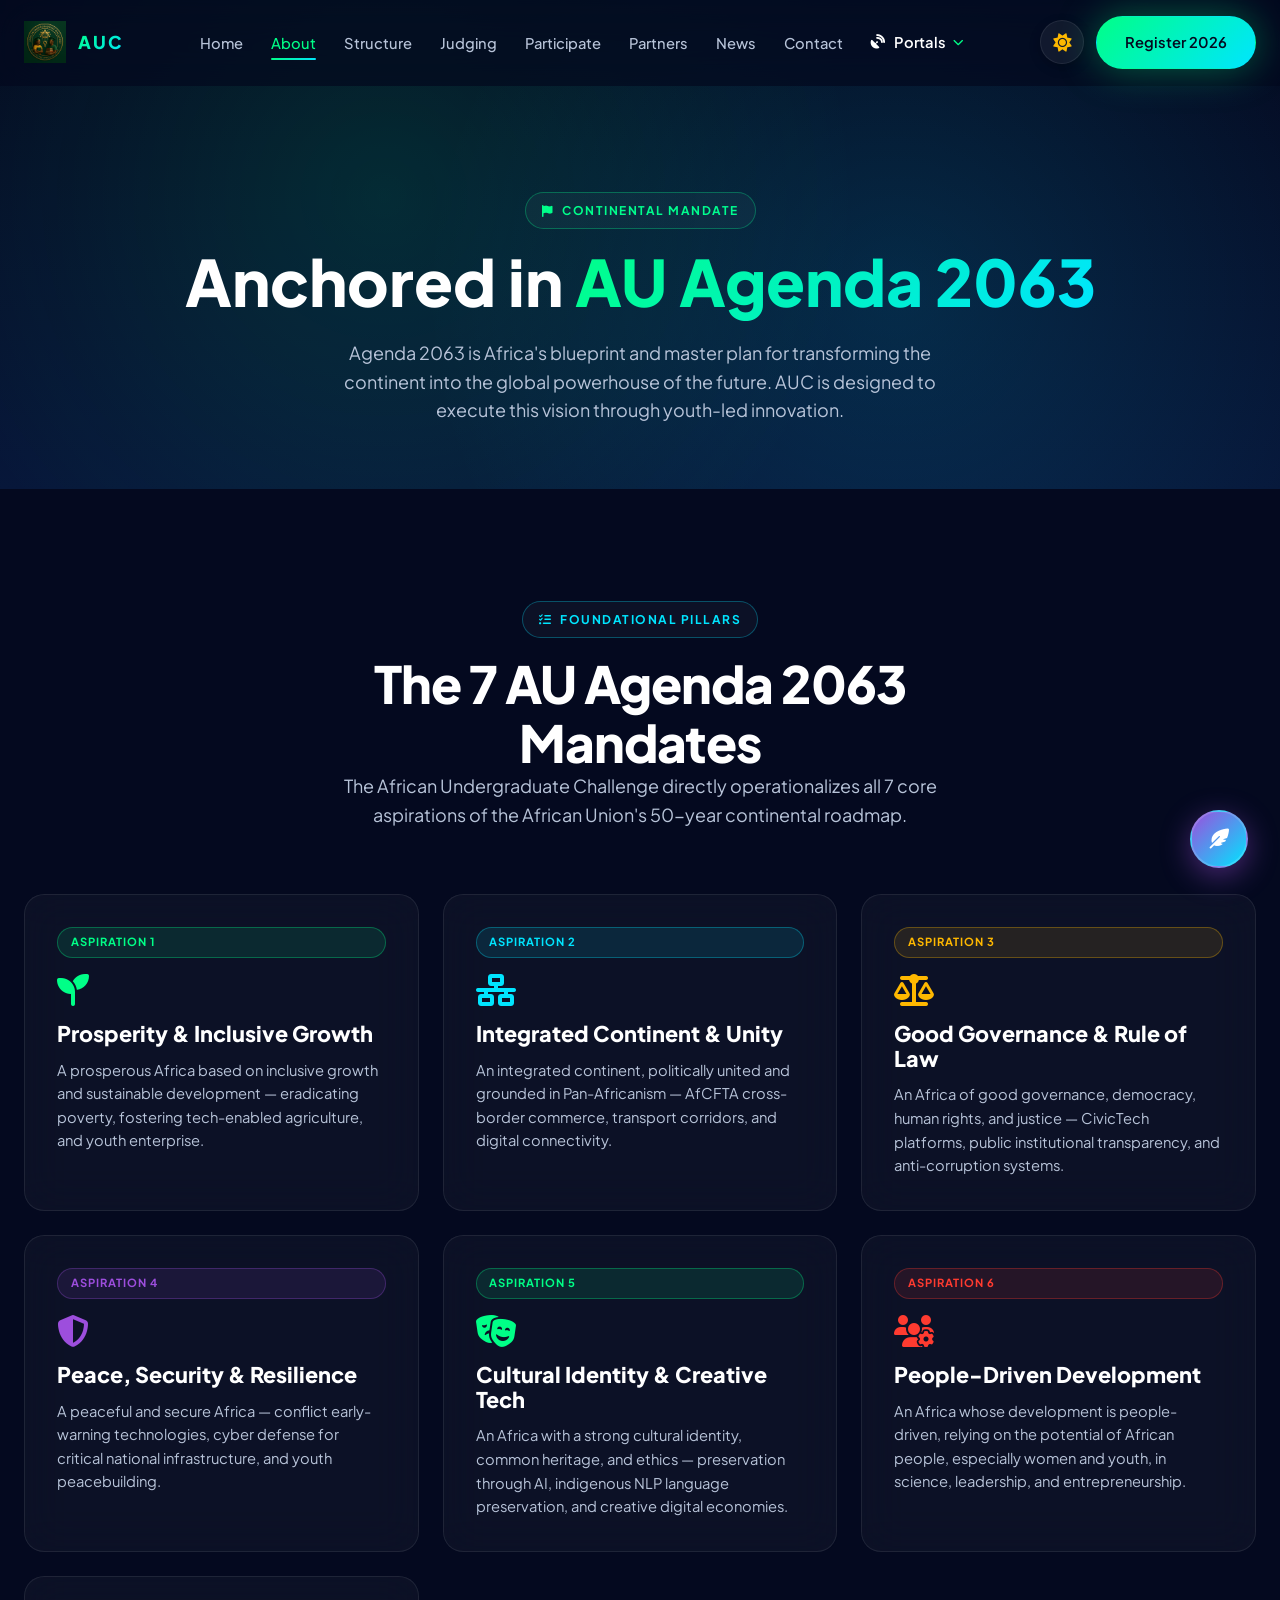
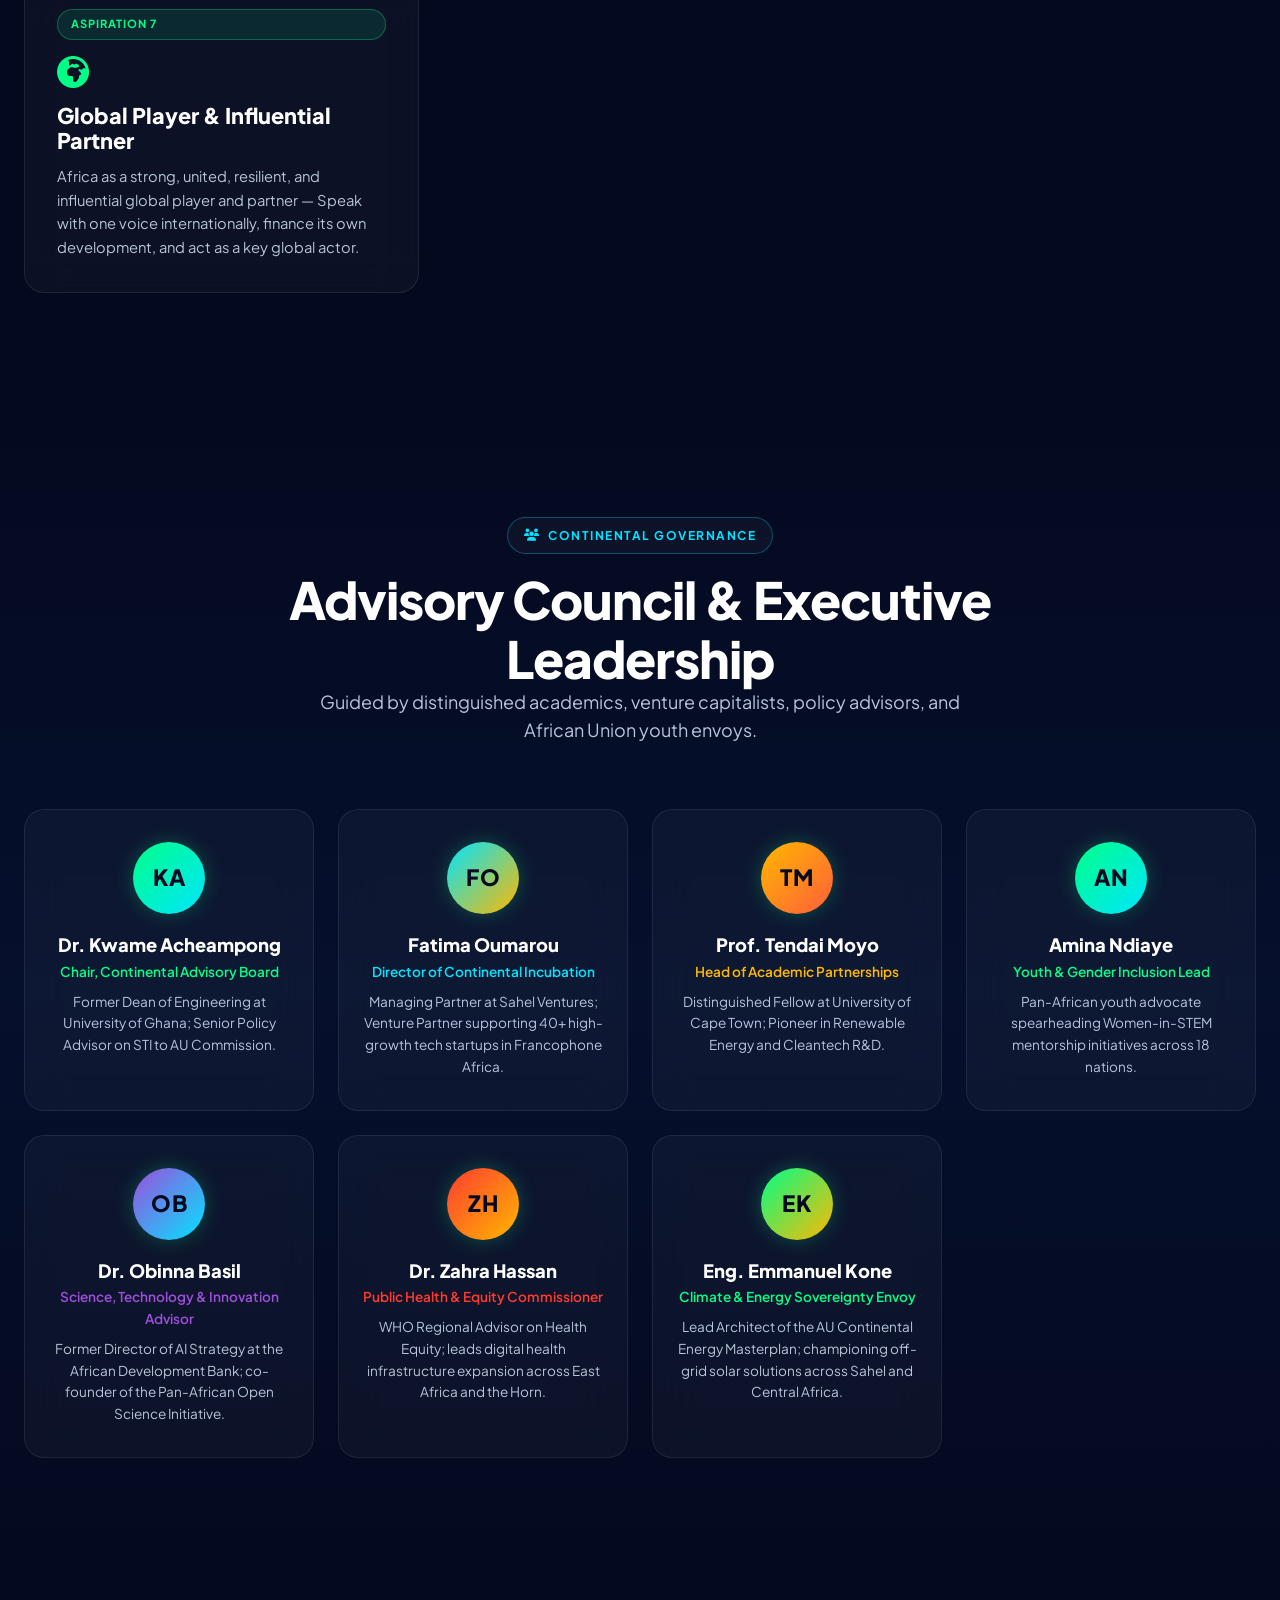
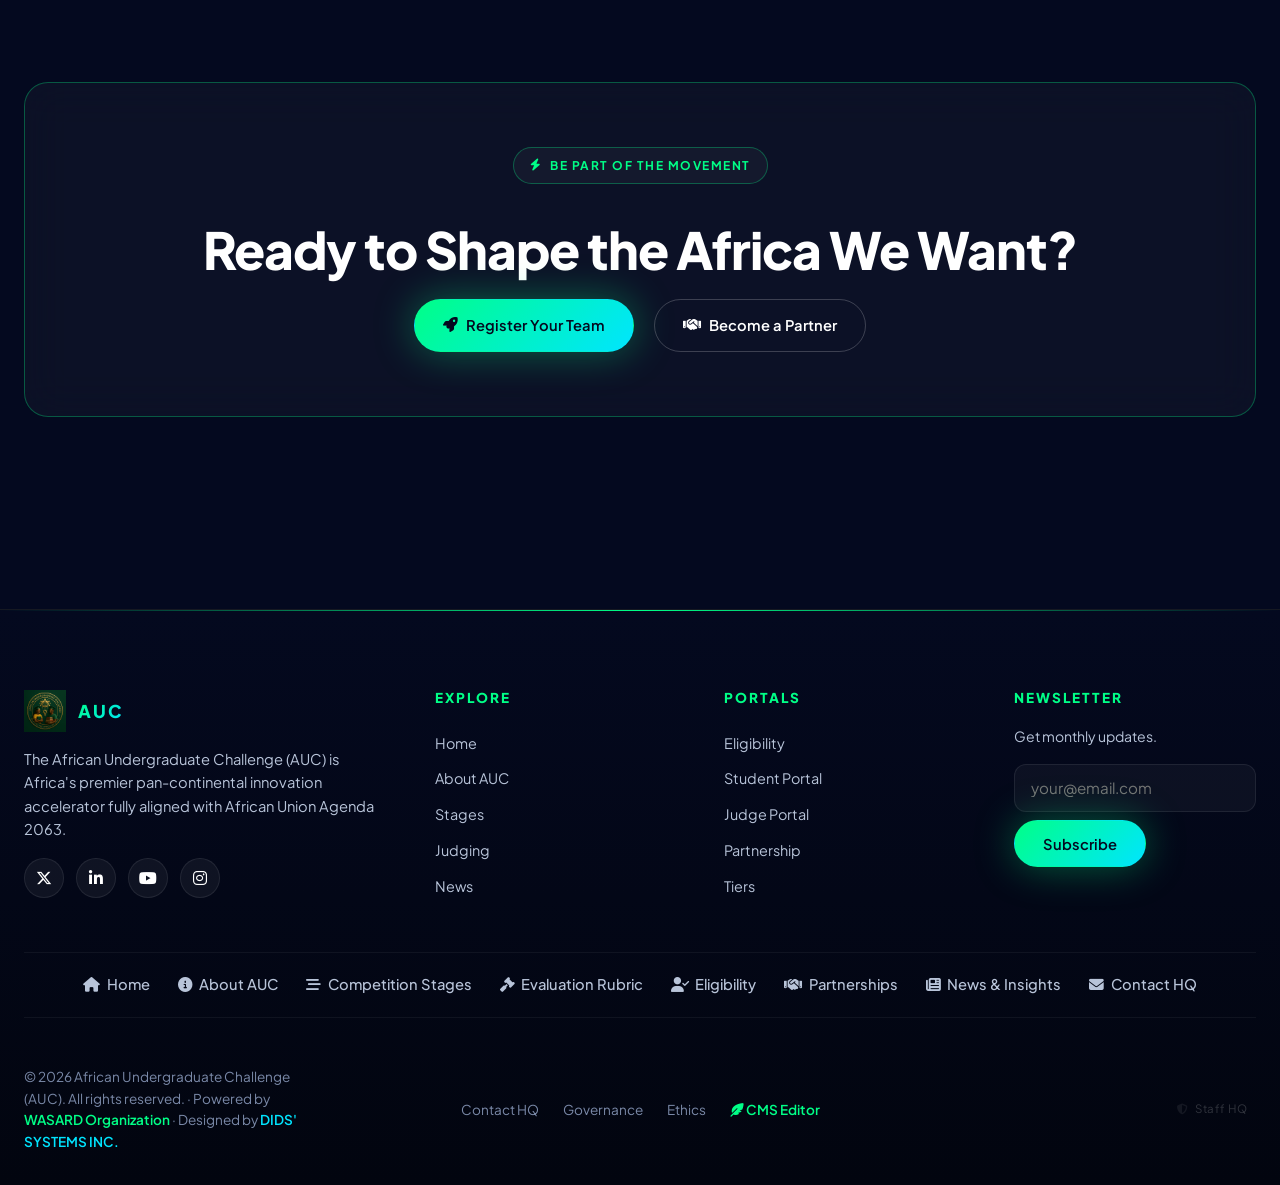
==== about.html @ 76886d3f "🚀 AUC Award-Winning Portal — Full Release - Admin HQ: Operations Console, KPI Cards, SLA Banner, Liv" ====
<!DOCTYPE html>
<html lang="en">
<head>
<meta charset="UTF-8">
<meta name="viewport" content="width=device-width, initial-scale=1.0">
<title>About AUC — African Undergraduate Challenge</title>
<meta name="description" content="Learn about the African Undergraduate Challenge (AUC) — Africa's flagship academic innovation initiative aligned with AU Agenda 2063.">
<link rel="preconnect" href="https://fonts.googleapis.com">
<link rel="preconnect" href="https://fonts.gstatic.com" crossorigin>
<link href="https://fonts.googleapis.com/css2?family=Plus+Jakarta+Sans:wght@500;600;700;800;900&family=Inter:wght@400;500;600;700&display=swap" rel="stylesheet">
<link rel="stylesheet" href="https://cdnjs.cloudflare.com/ajax/libs/font-awesome/6.5.1/css/all.min.css">
<link rel="stylesheet" href="style.css">
  <link rel="stylesheet" href="dropdown.css">
</head>
<body>

<header>
  <div class="container nav">
    <a href="index.html" class="logo"><img src="assets/img/Logo.png" alt="AUC" onerror="this.style.display='none'"><span class="logo-text">AUC</span></a>
    <ul class="nav-menu" id="navMenu">
      <li><a href="index.html">Home</a></li>
      <li><a href="about.html" class="active">About</a></li>
      <li><a href="structure.html">Structure</a></li>
      <li><a href="judging.html">Judging</a></li>
      <li><a href="participate.html">Participate</a></li>
      <li><a href="sponsors.html">Partners</a></li>
      <li><a href="news.html">News</a></li>
      <li><a href="contact.html">Contact</a></li>
    <li class="nav-dropdown">
      <a href="javascript:void(0)" class="dropbtn" data-dropdown-trigger role="button" aria-haspopup="true" aria-expanded="false">
        <i class="fas fa-satellite-dish"></i> <span>Portals</span> <i class="fas fa-chevron-down chev"></i>
      </a>
      <div class="dropdown-content" role="menu" aria-label="AUC Portals">
        <div class="dropdown-header">
          <h5><i class="fas fa-shield-halved"></i> AUC Portals</h5>
          <small>3 secure systems + CMS</small>
        </div>
        <div class="dropdown-grid">
          <a href="portal-student.html" class="dropdown-item" role="menuitem">
            <div class="di-icon"><i class="fas fa-user-graduate"></i></div>
            <div class="di-body"><strong>Student Portal</strong><small>Team dashboard · submissions · live scoreboard</small></div>
            <i class="fas fa-chevron-right di-arrow"></i>
          </a>
          <a href="portal-judge.html" class="dropdown-item cyan" role="menuitem">
            <div class="di-icon"><i class="fas fa-gavel"></i></div>
            <div class="di-body"><strong>Judge Portal</strong><small>Review queue · weighted rubric · COI reports</small></div>
            <i class="fas fa-chevron-right di-arrow"></i>
          </a>
          <a href="portal-admin.html" class="dropdown-item gold" role="menuitem">
            <div class="di-icon"><i class="fas fa-shield-halved"></i></div>
            <div class="di-body"><strong>Admin HQ <span class="di-badge">STAFF</span></strong><small>Operations · partnership inbox · audit log</small></div>
            <i class="fas fa-chevron-right di-arrow"></i>
          </a>
          <a href="cms-editor.html" class="dropdown-item purple" role="menuitem">
            <div class="di-icon"><i class="fas fa-feather-alt"></i></div>
            <div class="di-body"><strong>CMS Editor <span class="di-badge purple">EDIT</span></strong><small>Inline edit pages · autosave · schedule publish</small></div>
            <i class="fas fa-chevron-right di-arrow"></i>
          </a>
          <a href="partnership.html" class="dropdown-item partner" role="menuitem">
            <div class="di-icon"><i class="fas fa-handshake"></i></div>
            <div class="di-body"><strong>Become a Partner</strong><small>Public inquiry form · Silver / Gold / Platinum</small></div>
            <i class="fas fa-arrow-right di-arrow"></i>
          </a>
        </div>
        <div class="dropdown-footer"><small><i class="fas fa-lock"></i> Session-encrypted · JWT auth</small></div>
      </div>
    </li>
    </ul>
    <button class="mobile-toggle" id="mobileToggle" aria-label="Open navigation menu" aria-expanded="false"><i class="fas fa-bars"></i></button>
    <div class="nav-cta">
      <button class="theme-toggle" id="themeToggle" aria-label="Toggle theme"></button>
      <a href="participate.html" class="btn btn-primary">Register 2026</a>
    </div>
  </div>
</header>

<section class="page-hero">
  <div class="container">
    <span class="eyebrow"><i class="fas fa-flag"></i> Continental Mandate</span>
    <h1>Anchored in <span class="text-gradient">AU Agenda 2063</span></h1>
    <p class="lead">Agenda 2063 is Africa's blueprint and master plan for transforming the continent into the global powerhouse of the future. AUC is designed to execute this vision through youth-led innovation.</p>
  </div>
</section>

<section class="section">
  <div class="container">
    <div class="section-header reveal">
      <span class="eyebrow cyan"><i class="fas fa-list-check"></i> Foundational Pillars</span>
      <h2 class="h-section">The 7 AU Agenda 2063 Mandates</h2>
      <p class="lead">The African Undergraduate Challenge directly operationalizes all 7 core aspirations of the African Union's 50-year continental roadmap.</p>
    </div>
    <div class="tracks-grid">
      <div class="track-card reveal">
        <span class="track-pill">Aspiration 1</span>
        <i class="fas fa-seedling" style="font-size:2rem;color:var(--neon-green);margin-bottom:1rem;display:block;"></i>
        <h3>Prosperity & Inclusive Growth</h3>
        <p>A prosperous Africa based on inclusive growth and sustainable development — eradicating poverty, fostering tech-enabled agriculture, and youth enterprise.</p>
      </div>
      <div class="track-card reveal">
        <span class="track-pill" style="background:rgba(0,229,255,0.1); color:var(--neon-cyan); border-color:rgba(0,229,255,0.3);">Aspiration 2</span>
        <i class="fas fa-network-wired" style="font-size:2rem;color:var(--neon-cyan);margin-bottom:1rem;display:block;"></i>
        <h3>Integrated Continent & Unity</h3>
        <p>An integrated continent, politically united and grounded in Pan-Africanism — AfCFTA cross-border commerce, transport corridors, and digital connectivity.</p>
      </div>
      <div class="track-card reveal">
        <span class="track-pill" style="background:rgba(255,184,0,0.1); color:var(--neon-gold); border-color:rgba(255,184,0,0.3);">Aspiration 3</span>
        <i class="fas fa-scale-balanced" style="font-size:2rem;color:var(--neon-gold);margin-bottom:1rem;display:block;"></i>
        <h3>Good Governance & Rule of Law</h3>
        <p>An Africa of good governance, democracy, human rights, and justice — CivicTech platforms, public institutional transparency, and anti-corruption systems.</p>
      </div>
      <div class="track-card reveal">
        <span class="track-pill" style="background:rgba(157,78,221,0.1); color:var(--africa-purple); border-color:rgba(157,78,221,0.3);">Aspiration 4</span>
        <i class="fas fa-shield-halved" style="font-size:2rem;color:var(--africa-purple);margin-bottom:1rem;display:block;"></i>
        <h3>Peace, Security & Resilience</h3>
        <p>A peaceful and secure Africa — conflict early-warning technologies, cyber defense for critical national infrastructure, and youth peacebuilding.</p>
      </div>
      <div class="track-card reveal">
        <span class="track-pill">Aspiration 5</span>
        <i class="fas fa-masks-theater" style="font-size:2rem;color:var(--neon-green);margin-bottom:1rem;display:block;"></i>
        <h3>Cultural Identity & Creative Tech</h3>
        <p>An Africa with a strong cultural identity, common heritage, and ethics — preservation through AI, indigenous NLP language preservation, and creative digital economies.</p>
      </div>
      <div class="track-card reveal">
        <span class="track-pill" style="background:rgba(255,59,48,0.1); color:var(--africa-red); border-color:rgba(255,59,48,0.3);">Aspiration 6</span>
        <i class="fas fa-users-gear" style="font-size:2rem;color:var(--africa-red);margin-bottom:1rem;display:block;"></i>
        <h3>People-Driven Development</h3>
        <p>An Africa whose development is people-driven, relying on the potential of African people, especially women and youth, in science, leadership, and entrepreneurship.</p>
      </div>
      <div class="track-card reveal">
        <span class="track-pill" style="background:rgba(0,255,135,0.1); color:var(--neon-green); border-color:rgba(0,255,135,0.3);">Aspiration 7</span>
        <i class="fas fa-globe-africa" style="font-size:2rem;color:var(--neon-green);margin-bottom:1rem;display:block;"></i>
        <h3>Global Player & Influential Partner</h3>
        <p>Africa as a strong, united, resilient, and influential global player and partner — Speak with one voice internationally, finance its own development, and act as a key global actor.</p>
      </div>
    </div>
  </div>
</section>

<section class="section" style="background: linear-gradient(180deg, transparent, rgba(7,23,58,0.5), transparent);">
  <div class="container">
    <div class="section-header reveal">
      <span class="eyebrow cyan"><i class="fas fa-users"></i> Continental Governance</span>
      <h2 class="h-section">Advisory Council & Executive Leadership</h2>
      <p class="lead">Guided by distinguished academics, venture capitalists, policy advisors, and African Union youth envoys.</p>
    </div>
    <div class="tracks-grid" style="grid-template-columns:repeat(auto-fit, minmax(240px,1fr));">
      <div class="team reveal">
        <div class="team-avatar" style="background:linear-gradient(135deg,var(--neon-green),var(--neon-cyan));">KA</div>
        <h4 style="font-size:1.15rem;">Dr. Kwame Acheampong</h4>
        <p style="font-size:.85rem;color:var(--neon-green);font-weight:600;margin-bottom:.5rem;">Chair, Continental Advisory Board</p>
        <p style="font-size:.85rem;color:var(--text-soft);">Former Dean of Engineering at University of Ghana; Senior Policy Advisor on STI to AU Commission.</p>
      </div>
      <div class="team reveal">
        <div class="team-avatar" style="background:linear-gradient(135deg,var(--neon-cyan),var(--neon-gold));">FO</div>
        <h4 style="font-size:1.15rem;">Fatima Oumarou</h4>
        <p style="font-size:.85rem;color:var(--neon-cyan);font-weight:600;margin-bottom:.5rem;">Director of Continental Incubation</p>
        <p style="font-size:.85rem;color:var(--text-soft);">Managing Partner at Sahel Ventures; Venture Partner supporting 40+ high-growth tech startups in Francophone Africa.</p>
      </div>
      <div class="team reveal">
        <div class="team-avatar" style="background:linear-gradient(135deg,var(--neon-gold),#FF5E3A);">TM</div>
        <h4 style="font-size:1.15rem;">Prof. Tendai Moyo</h4>
        <p style="font-size:.85rem;color:var(--neon-gold);font-weight:600;margin-bottom:.5rem;">Head of Academic Partnerships</p>
        <p style="font-size:.85rem;color:var(--text-soft);">Distinguished Fellow at University of Cape Town; Pioneer in Renewable Energy and Cleantech R&D.</p>
      </div>
      <div class="team reveal">
        <div class="team-avatar" style="background:linear-gradient(135deg,#00FF87,#00E5FF);">AN</div>
        <h4 style="font-size:1.15rem;">Amina Ndiaye</h4>
        <p style="font-size:.85rem;color:var(--neon-green);font-weight:600;margin-bottom:.5rem;">Youth & Gender Inclusion Lead</p>
        <p style="font-size:.85rem;color:var(--text-soft);">Pan-African youth advocate spearheading Women-in-STEM mentorship initiatives across 18 nations.</p>
      </div>
      <div class="team reveal">
        <div class="team-avatar" style="background:linear-gradient(135deg,var(--africa-purple),#00E5FF);">OB</div>
        <h4 style="font-size:1.15rem;">Dr. Obinna Basil</h4>
        <p style="font-size:.85rem;color:var(--africa-purple);font-weight:600;margin-bottom:.5rem;">Science, Technology & Innovation Advisor</p>
        <p style="font-size:.85rem;color:var(--text-soft);">Former Director of AI Strategy at the African Development Bank; co-founder of the Pan-African Open Science Initiative.</p>
      </div>
      <div class="team reveal">
        <div class="team-avatar" style="background:linear-gradient(135deg,var(--africa-red),var(--neon-gold));">ZH</div>
        <h4 style="font-size:1.15rem;">Dr. Zahra Hassan</h4>
        <p style="font-size:.85rem;color:var(--africa-red);font-weight:600;margin-bottom:.5rem;">Public Health & Equity Commissioner</p>
        <p style="font-size:.85rem;color:var(--text-soft);">WHO Regional Advisor on Health Equity; leads digital health infrastructure expansion across East Africa and the Horn.</p>
      </div>
      <div class="team reveal">
        <div class="team-avatar" style="background:linear-gradient(135deg,#00FF87,#FFB800);">EK</div>
        <h4 style="font-size:1.15rem;">Eng. Emmanuel Kone</h4>
        <p style="font-size:.85rem;color:var(--neon-green);font-weight:600;margin-bottom:.5rem;">Climate & Energy Sovereignty Envoy</p>
        <p style="font-size:.85rem;color:var(--text-soft);">Lead Architect of the AU Continental Energy Masterplan; championing off-grid solar solutions across Sahel and Central Africa.</p>
      </div>
    </div>

  </div>
</section>

<section class="section" style="text-align:center;">
  <div class="container">
    <div class="glass reveal" style="text-align:center; padding:4rem 2rem; border-color:rgba(0,255,135,0.3);">
      <span class="eyebrow"><i class="fas fa-bolt"></i> Be Part of the Movement</span>
      <h2 class="h-section" style="margin:1.25rem 0 1.25rem;">Ready to Shape the Africa We Want?</h2>
      <div style="display:flex; gap:1.25rem; justify-content:center; flex-wrap:wrap;">
        <a href="participate.html" class="btn btn-primary"><i class="fas fa-rocket"></i> Register Your Team</a>
        <a href="sponsors.html" class="btn btn-outline"><i class="fas fa-handshake"></i> Become a Partner</a>
      </div>
    </div>
  </div>
</section>

<footer>
  <div class="container">
    <div class="footer-grid">
      <div>
        <a href="index.html" class="logo" style="margin-bottom:1rem; display:flex;"><img src="assets/img/Logo.png" alt="AUC" style="height:42px;" onerror="this.style.display='none'"><span class="logo-text">AUC</span></a>
        <p style="color:var(--text-soft); margin-top:1rem; font-size:.92rem;">The African Undergraduate Challenge (AUC) is Africa's premier pan-continental innovation accelerator fully aligned with African Union Agenda 2063.</p>
        <div class="social-row">
          <a href="#" aria-label="Twitter"><i class="fab fa-x-twitter"></i></a>
          <a href="#" aria-label="LinkedIn"><i class="fab fa-linkedin-in"></i></a>
          <a href="#" aria-label="YouTube"><i class="fab fa-youtube"></i></a>
          <a href="#" aria-label="Instagram"><i class="fab fa-instagram"></i></a>
        </div>
      </div>
      <div class="footer-col"><h4>Explore</h4><a href="index.html">Home</a><a href="about.html">About AUC</a><a href="structure.html">Stages</a><a href="judging.html">Judging</a><a href="news.html">News</a></div>
      <div class="footer-col"><h4>Portals</h4><a href="participate.html">Eligibility</a><a href="portal-student.html">Student Portal</a><a href="portal-judge.html">Judge Portal</a><a href="partnership.html">Partnership</a><a href="sponsors.html">Tiers</a></div>
      <div class="footer-col"><h4>Newsletter</h4><p style="font-size:.88rem;color:var(--text-soft);margin-bottom:1rem;">Get monthly updates.</p><form onsubmit="event.preventDefault();alert('Subscribed!');"><input type="email" required placeholder="your@email.com" class="form-control"><button class="btn btn-primary" style="margin-top:.5rem; justify-content:center;">Subscribe</button></form></div>
    </div>

    <!-- Centralized Quick Navigation Bar -->
    <div class="footer-nav-centered">
      <a href="index.html"><i class="fas fa-home"></i> Home</a>
      <a href="about.html"><i class="fas fa-info-circle"></i> About AUC</a>
      <a href="structure.html"><i class="fas fa-stream"></i> Competition Stages</a>
      <a href="judging.html"><i class="fas fa-gavel"></i> Evaluation Rubric</a>
      <a href="participate.html"><i class="fas fa-user-check"></i> Eligibility</a>
      <a href="partnership.html"><i class="fas fa-handshake"></i> Partnerships</a>
      <a href="news.html"><i class="fas fa-newspaper"></i> News &amp; Insights</a>
      <a href="contact.html"><i class="fas fa-envelope"></i> Contact HQ</a>
    </div>

    <div class="footer-bottom-centered">
      <div class="copy-left">
        © 2026 African Undergraduate Challenge (AUC). All rights reserved. · Powered by <a href="https://wasard.org" target="_blank" rel="noopener noreferrer" style="color:var(--neon-green);font-weight:600;">WASARD Organization</a> · Designed by <a href="https://wa.me/2347016435125" target="_blank" rel="noopener noreferrer" style="color:var(--neon-cyan);font-weight:600;">DIDS' SYSTEMS INC.</a>
      </div>
      <div class="links-center">
        <a href="contact.html">Contact HQ</a>
        <a href="structure.html">Governance</a>
        <a href="judging.html">Ethics</a>
        <a href="cms-editor.html" style="color:var(--neon-green);font-weight:600;"><i class="fas fa-feather-alt"></i> CMS Editor</a>
      </div>
      <!-- Hidden Admin Link on the Right -->
      <div class="admin-right">
        <a href="portal-admin.html" class="footer-admin-link" title="Secretariat &amp; Staff Console" aria-label="Admin Access">
          <i class="fas fa-shield-halved"></i> <span>Staff HQ</span>
        </a>
      </div>
    </div>
  </div>
</footer>

<script src="main.js"></script>
  <script src="dropdown.js" defer></script>

<!-- Floating CMS Quick-Edit Button (Item 1) -->
<a href="cms-editor.html" class="cms-fab" title="Edit Page Content" aria-label="Open CMS Editor">
  <i class="fas fa-feather-alt"></i>
  <span class="cms-fab-tooltip">Edit Page Content</span>
</a>
</body>
</html>
---- style.css ----
/* AUC - Award-Winning Pan-African Innovation Website */
/* Design Tokens */
:root {
  --obsidian: #04091F;
  --navy-deep: #07173a;
  --navy-mid: #0c1f50;
  --neon-green: #00ff87;
  --neon-cyan: #00e5ff;
  --neon-gold: #ffb800;
  --africa-red: #ff3b30;
  --africa-purple: #9d4edd;
  --glass-bg: rgba(255, 255, 255, 0.035);
  --glass-border: rgba(255, 255, 255, 0.08);
  --text-main: #ffffff;
  --text-soft: #b8c4d9;
  --text-mute: #7a89a8;
  --grad-primary: linear-gradient(135deg, #00ff87 0%, #00e5ff 100%);
  --grad-gold: linear-gradient(135deg, #ffb800 0%, #ff6a00 100%);
  --grad-hero: linear-gradient(135deg, #04091F 0%, #0c1f50 50%, #1a0f4d 100%);
  --shadow-neon: 0 0 40px rgba(0, 255, 135, 0.35);
  --shadow-cyan: 0 0 40px rgba(0, 229, 255, 0.35);
  --transition: all .4s cubic-bezier(.16, 1, .3, 1);
}

* { margin: 0; padding: 0; box-sizing: border-box; }
html { scroll-behavior: smooth; }
body {
  font-family: 'Plus Jakarta Sans', 'Inter', system-ui, sans-serif;
  background: var(--obsidian);
  color: var(--text-main);
  line-height: 1.6;
  overflow-x: hidden;
  -webkit-font-smoothing: antialiased;
}
img { max-width: 100%; display: block; }
a { color: inherit; text-decoration: none; transition: var(--transition); }
button { font-family: inherit; cursor: pointer; border: none; background: none; color: inherit; }
.container { max-width: 1280px; margin: 0 auto; padding: 0 1.5rem; }
.section { padding: 7rem 0; position: relative; }
.section-header { text-align: center; max-width: 720px; margin: 0 auto 4rem; }
.eyebrow {
  display: inline-flex; align-items: center; gap: .5rem;
  background: var(--glass-bg); border: 1px solid rgba(0,255,135,0.3);
  padding: .5rem 1rem; border-radius: 999px; font-size: .75rem;
  font-weight: 700; letter-spacing: 1.5px; text-transform: uppercase;
  color: var(--neon-green); margin-bottom: 1rem;
}
.eyebrow.cyan { color: var(--neon-cyan); border-color: rgba(0,229,255,0.3); }
.eyebrow.gold { color: var(--neon-gold); border-color: rgba(255,184,0,0.3); }
h1, h2, h3, h4 { font-family: 'Plus Jakarta Sans', sans-serif; font-weight: 800; line-height: 1.15; }
.h-display { font-size: clamp(2.5rem, 6vw, 5rem); letter-spacing: -0.03em; }
.h-section { font-size: clamp(2rem, 4vw, 3.25rem); letter-spacing: -0.02em; }
.text-gradient { background: var(--grad-primary); -webkit-background-clip: text; background-clip: text; color: transparent; }
.text-gradient-gold { background: var(--grad-gold); -webkit-background-clip: text; background-clip: text; color: transparent; }
.lead { font-size: 1.125rem; color: var(--text-soft); max-width: 660px; margin: 0 auto; }

/* Header */
header {
  position: fixed; top: 0; left: 0; right: 0; z-index: 100;
  padding: 1rem 0; transition: var(--transition);
  background: rgba(4, 9, 31, 0.7);
  backdrop-filter: blur(20px);
  border-bottom: 1px solid transparent;
}
header.scrolled {
  background: rgba(4, 9, 31, 0.95);
  border-bottom-color: rgba(0,255,135,0.2);
  box-shadow: 0 10px 40px rgba(0,0,0,0.4);
}
.nav { display: flex; align-items: center; justify-content: space-between; }
.logo { display: flex; align-items: center; gap: .75rem; font-weight: 800; font-size: 1.25rem; }
.logo img { height: 42px; width: auto; }
.logo-text {
  font-family: 'Plus Jakarta Sans'; letter-spacing: 2px; font-size: 1.1rem;
  background: var(--grad-primary); -webkit-background-clip: text; color: transparent;
}
.nav-menu { display: flex; align-items: center; gap: 1.75rem; list-style: none; }
.nav-menu a {
  font-weight: 500; font-size: .92rem; color: var(--text-soft);
  position: relative; padding: .5rem 0;
}
.nav-menu a:hover, .nav-menu a.active { color: var(--neon-green); }
.nav-menu a.active::after {
  content: ''; position: absolute; bottom: 0; left: 0; right: 0; height: 2px;
  background: var(--grad-primary); border-radius: 2px;
}
.nav-cta { display: flex; align-items: center; gap: .75rem; }
/* Theme toggle styled in section 12 */

/* ═══════════════════════════════════════════════════════════════
   LIGHT MODE (Item 12 — Full Theme Toggle)
   ═══════════════════════════════════════════════════════════════ */
body.light {
  --obsidian: #f0f4ff;
  --navy-deep: #e8effe;
  --navy-mid: #dce6fd;
  --glass-bg: rgba(255,255,255,0.7);
  --glass-border: rgba(0,0,0,0.08);
  --text-main: #0f172a;
  --text-soft: #334155;
  --text-mute: #64748b;
  background: #f0f4ff;
  color: #0f172a;
}
body.light header {
  background: rgba(240,244,255,0.9);
  border-bottom-color: rgba(0,100,200,0.12);
}
body.light header.scrolled {
  background: rgba(240,244,255,0.98);
  box-shadow: 0 4px 30px rgba(0,0,0,0.08);
}
body.light .nav-menu a { color: #334155; }
body.light .nav-menu a:hover,
body.light .nav-menu a.active { color: #0070f3; }
body.light .hero {
  background: linear-gradient(135deg, #e8effe 0%, #dce6fd 50%, #ede9fe 100%);
}
body.light .hero-grid { opacity: 0.08; }
body.light .hero-orbits { opacity: 0.15; }
body.light .glass,
body.light .stat-card,
body.light .track-card,
body.light .team {
  background: rgba(255,255,255,0.85);
  border-color: rgba(0,0,0,0.08);
  box-shadow: 0 2px 20px rgba(0,0,0,0.06);
}
body.light .glass:hover,
body.light .stat-card:hover,
body.light .track-card:hover,
body.light .team:hover {
  border-color: rgba(0,112,243,0.3);
  box-shadow: 0 8px 30px rgba(0,112,243,0.1);
}
body.light .marquee {
  background: linear-gradient(90deg, transparent, rgba(0,112,243,0.04), transparent);
  border-color: rgba(0,0,0,0.06);
}
body.light .countdown-cell {
  background: rgba(255,255,255,0.85);
  border-color: rgba(0,0,0,0.08);
}
body.light footer {
  background: #1e293b;
  color: #cbd5e1;
}
body.light .theme-toggle {
  background: rgba(0,0,0,0.07);
  border-color: rgba(0,0,0,0.1);
}
body.light .mobile-toggle {
  background: rgba(0,0,0,0.05);
  border-color: rgba(0,0,0,0.1);
  color: #334155;
}
body.light .btn-outline {
  border-color: rgba(0,0,0,0.15);
  color: #334155;
}
body.light .btn-ghost {
  background: rgba(0,0,0,0.05);
  color: #334155;
}


.btn {
  display: inline-flex; align-items: center; gap: .5rem;
  padding: .85rem 1.75rem; border-radius: 999px; font-weight: 600;
  font-size: .92rem; transition: var(--transition); cursor: pointer;
  position: relative; overflow: hidden; border: 1px solid transparent;
}
.btn-primary {
  background: var(--grad-primary); color: var(--obsidian);
  box-shadow: var(--shadow-neon);
}
.btn-primary:hover {
  transform: translateY(-2px); box-shadow: 0 20px 50px rgba(0,255,135,0.4);
}
.btn-outline {
  background: transparent; color: var(--text-main);
  border-color: rgba(255,255,255,0.2);
}
.btn-outline:hover {
  border-color: var(--neon-green); color: var(--neon-green);
}
.btn-gold {
  background: var(--grad-gold); color: var(--obsidian);
  box-shadow: 0 0 30px rgba(255,184,0,0.4);
}
.btn-ghost {
  background: rgba(255,255,255,0.05); color: var(--text-main);
  border-color: var(--glass-border);
}

/* HERO - Award-Winning Animated */
.hero {
  position: relative; min-height: 100vh;
  background: var(--grad-hero);
  display: flex; align-items: center; justify-content: center;
  padding: 8rem 0 4rem; overflow: hidden;
}
.hero-bg {
  position: absolute; inset: 0; pointer-events: none;
}
.hero-canvas {
  position: absolute; inset: 0; width: 100%; height: 100%;
  pointer-events: none; z-index: 1;
}
.hero-gradient-mesh {
  position: absolute; inset: 0; opacity: 0.6;
  background: 
    radial-gradient(at 20% 30%, rgba(0, 255, 135, 0.25) 0px, transparent 50%),
    radial-gradient(at 80% 20%, rgba(0, 229, 255, 0.3) 0px, transparent 50%),
    radial-gradient(at 60% 80%, rgba(157, 78, 221, 0.3) 0px, transparent 50%),
    radial-gradient(at 30% 90%, rgba(255, 184, 0, 0.2) 0px, transparent 50%);
  animation: meshShift 15s ease-in-out infinite;
}
@keyframes meshShift {
  0%, 100% { transform: scale(1) rotate(0deg); }
  50% { transform: scale(1.1) rotate(5deg); }
}
.hero-stars { position: absolute; inset: 0; pointer-events: none; }
.stars-layer {
  position: absolute; inset: 0;
  background-image: 
    radial-gradient(2px 2px at 20px 30px, white, transparent),
    radial-gradient(1px 1px at 40px 70px, white, transparent),
    radial-gradient(1px 1px at 90px 40px, white, transparent),
    radial-gradient(2px 2px at 130px 80px, white, transparent),
    radial-gradient(1px 1px at 160px 30px, white, transparent);
  background-size: 200px 200px;
  background-repeat: repeat;
  animation: starsFall 80s linear infinite;
  opacity: 0.6;
}
.stars-layer.layer-2 { animation-duration: 120s; opacity: 0.4; background-size: 300px 300px; }
.stars-layer.layer-3 { animation-duration: 200s; opacity: 0.2; background-size: 400px 400px; }
@keyframes starsFall {
  from { transform: translateY(0); }
  to { transform: translateY(200px); }
}
.hero-orbits {
  position: absolute; left: 50%; top: 50%;
  transform: translate(-50%, -50%);
  width: 800px; height: 800px;
  pointer-events: none; opacity: 0.35;
}
.orbit {
  position: absolute; inset: 0;
  border: 1px solid rgba(0,229,255,0.25);
  border-radius: 50%;
  animation: orbitRotate 30s linear infinite;
}
.orbit::before {
  content: ''; position: absolute; top: -8px; left: 50%;
  width: 16px; height: 16px; border-radius: 50%;
  background: var(--neon-cyan); box-shadow: 0 0 20px var(--neon-cyan);
  transform: translateX(-50%);
}
.orbit:nth-child(2) { inset: 60px; border-color: rgba(0,255,135,0.2); animation-duration: 50s; animation-direction: reverse; }
.orbit:nth-child(2)::before { background: var(--neon-green); box-shadow: 0 0 20px var(--neon-green); }
.orbit:nth-child(3) { inset: 120px; border-color: rgba(255,184,0,0.15); animation-duration: 80s; }
.orbit:nth-child(3)::before { background: var(--neon-gold); box-shadow: 0 0 20px var(--neon-gold); }
.orbit:nth-child(4) { inset: 180px; border-color: rgba(157,78,221,0.2); animation-duration: 100s; animation-direction: reverse; }
.orbit:nth-child(4)::before { background: var(--africa-purple); box-shadow: 0 0 20px var(--africa-purple); }
@keyframes orbitRotate {
  from { transform: rotate(0deg); }
  to { transform: rotate(360deg); }
}
.hero-grid {
  position: absolute; inset: 0; opacity: 0.15; pointer-events: none;
  background-image: 
    linear-gradient(rgba(0,229,255,0.3) 1px, transparent 1px),
    linear-gradient(90deg, rgba(0,229,255,0.3) 1px, transparent 1px);
  background-size: 60px 60px;
  mask-image: radial-gradient(circle at center, black 30%, transparent 70%);
  -webkit-mask-image: radial-gradient(circle at center, black 30%, transparent 70%);
}
.hero-content {
  position: relative; z-index: 5; max-width: 1100px; margin: 0 auto;
  text-align: center; padding: 0 1.5rem;
}
.hero-badge-row {
  display: flex; flex-wrap: wrap; gap: .75rem; justify-content: center;
  margin-bottom: 2rem;
}
.hero-badge {
  display: inline-flex; align-items: center; gap: .5rem;
  background: rgba(0, 255, 135, 0.08);
  border: 1px solid rgba(0,255,135,0.3);
  padding: .5rem 1.1rem; border-radius: 999px;
  font-size: .82rem; color: var(--neon-green);
  backdrop-filter: blur(8px);
  animation: badgeFloat 4s ease-in-out infinite;
}
.hero-badge.cyan { color: var(--neon-cyan); border-color: rgba(0,229,255,0.3); background: rgba(0,229,255,0.08); animation-delay: 1s; }
.hero-badge.gold { color: var(--neon-gold); border-color: rgba(255,184,0,0.3); background: rgba(255,184,0,0.08); animation-delay: 2s; }
.hero-badge .pulse {
  width: 8px; height: 8px; border-radius: 50%;
  background: var(--neon-green); box-shadow: 0 0 12px var(--neon-green);
  animation: pulseGrow 2s ease-out infinite;
}
@keyframes pulseGrow {
  0% { transform: scale(1); opacity: 1; }
  100% { transform: scale(2.5); opacity: 0; }
}
@keyframes badgeFloat {
  0%, 100% { transform: translateY(0); }
  50% { transform: translateY(-4px); }
}
.hero h1 {
  margin-bottom: 1.5rem;
  font-size: clamp(2.8rem, 7vw, 5.5rem);
  letter-spacing: -0.03em; line-height: 1.05;
}
.hero h1 .highlight {
  display: inline-block;
  background: var(--grad-primary);
  -webkit-background-clip: text; background-clip: text; color: transparent;
  position: relative;
  animation: shine 4s ease-in-out infinite;
}
@keyframes shine {
  0%, 100% { filter: drop-shadow(0 0 20px rgba(0,255,135,0.3)); }
  50% { filter: drop-shadow(0 0 35px rgba(0,255,135,0.6)); }
}
.hero-sub {
  font-size: clamp(1rem, 1.6vw, 1.25rem);
  color: var(--text-soft); max-width: 760px; margin: 0 auto 2.5rem;
  line-height: 1.7;
}
.hero-actions {
  display: flex; flex-wrap: wrap; gap: 1rem; justify-content: center;
  margin-bottom: 4rem;
}
.play-btn {
  display: inline-flex; align-items: center; gap: .6rem;
  background: rgba(255,255,255,0.05); border: 1px solid var(--glass-border);
  padding: .7rem 1.25rem; border-radius: 999px;
  font-size: .92rem; font-weight: 500;
  backdrop-filter: blur(10px);
}
.play-icon {
  width: 36px; height: 36px; border-radius: 50%;
  background: var(--grad-primary); display: flex;
  align-items: center; justify-content: center;
  color: var(--obsidian); transition: var(--transition);
}
.play-btn:hover .play-icon { transform: scale(1.1); }

/* Countdown */
.countdown { display: flex; gap: .75rem; justify-content: center; flex-wrap: wrap; }
.countdown-cell {
  background: rgba(255,255,255,0.04);
  border: 1px solid var(--glass-border);
  border-radius: 16px; padding: 1rem 1.25rem; min-width: 92px;
  backdrop-filter: blur(20px);
  position: relative; overflow: hidden;
  transition: var(--transition);
}
.countdown-cell:hover {
  border-color: rgba(0,255,135,0.5);
  transform: translateY(-4px);
}
.countdown-cell::before {
  content: ''; position: absolute; inset: 0;
  background: linear-gradient(135deg, transparent, rgba(0,255,135,0.06));
  opacity: 0; transition: var(--transition);
}
.countdown-cell:hover::before { opacity: 1; }
.countdown-num {
  font-size: 2.25rem; font-weight: 800; font-family: 'Plus Jakarta Sans';
  background: var(--grad-primary); -webkit-background-clip: text; color: transparent;
  display: block; line-height: 1;
}
.countdown-lbl { font-size: .68rem; color: var(--text-mute); text-transform: uppercase; letter-spacing: 1.5px; margin-top: .25rem; }

/* Floating Particles - Africa Map outline */
.africa-outline {
  position: absolute; right: -100px; top: 50%; transform: translateY(-50%);
  width: 500px; height: 500px; opacity: 0.15;
  pointer-events: none;
}

/* Marquee / Continential Strip */
.marquee {
  display: flex; overflow: hidden; padding: 2rem 0;
  background: linear-gradient(90deg, transparent, rgba(0,229,255,0.05), transparent);
  border-top: 1px solid var(--glass-border);
  border-bottom: 1px solid var(--glass-border);
  gap: 4rem;
}
.marquee-track {
  display: flex; gap: 4rem; animation: scrollMarquee 30s linear infinite;
  white-space: nowrap; flex-shrink: 0;
}
.marquee-item {
  display: flex; align-items: center; gap: .75rem; font-weight: 700;
  font-size: 1rem; color: var(--text-soft);
}
.marquee-item .flag-dot {
  width: 12px; height: 12px; border-radius: 50%;
}
@keyframes scrollMarquee {
  from { transform: translateX(0); }
  to { transform: translateX(-50%); }
}

/* Stats Grid */
.stats-grid {
  display: grid; gap: 1.5rem;
  grid-template-columns: repeat(auto-fit, minmax(220px, 1fr));
}
.stat-card {
  background: var(--glass-bg); border: 1px solid var(--glass-border);
  border-radius: 24px; padding: 2rem;
  backdrop-filter: blur(20px);
  text-align: center;
  transition: var(--transition);
  position: relative; overflow: hidden;
}
.stat-card::before {
  content: ''; position: absolute; top: -2px; left: 0; right: 0; height: 2px;
  background: var(--grad-primary); transform: scaleX(0);
  transition: var(--transition); transform-origin: left;
}
.stat-card:hover::before { transform: scaleX(1); }
.stat-card:hover {
  border-color: rgba(0,255,135,0.3); transform: translateY(-6px);
  box-shadow: var(--shadow-neon);
}
.stat-icon {
  width: 56px; height: 56px; border-radius: 16px;
  display: flex; align-items: center; justify-content: center;
  margin: 0 auto 1rem; font-size: 1.5rem;
  background: rgba(0,255,135,0.1); color: var(--neon-green);
}
.stat-num {
  font-size: clamp(2.5rem, 4vw, 3.5rem); font-weight: 800;
  font-family: 'Plus Jakarta Sans';
  background: var(--grad-primary); -webkit-background-clip: text; color: transparent;
  display: block; line-height: 1;
}
.stat-lbl { color: var(--text-soft); font-size: .92rem; margin-top: .5rem; }

/* Glass Card Generic */
.glass {
  background: var(--glass-bg); border: 1px solid var(--glass-border);
  border-radius: 24px; padding: 2rem;
  backdrop-filter: blur(20px);
  transition: var(--transition);
  position: relative; overflow: hidden;
}
.glass:hover {
  border-color: rgba(0,255,135,0.3); transform: translateY(-4px);
}

/* Tracks Grid */
.tracks-grid {
  display: grid; gap: 1.5rem;
  grid-template-columns: repeat(auto-fit, minmax(280px, 1fr));
}
.track-card {
  background: var(--glass-bg); border: 1px solid var(--glass-border);
  border-radius: 20px; padding: 2rem;
  backdrop-filter: blur(20px);
  transition: var(--transition);
  position: relative; overflow: hidden;
  display: flex; flex-direction: column; min-height: 280px;
}
.track-card::before {
  content: ''; position: absolute; left: 0; right: 0; top: 0; height: 4px;
  background: var(--grad-primary); transform: scaleX(0); transform-origin: left;
  transition: var(--transition);
}
.track-card:hover::before { transform: scaleX(1); }
.track-card:nth-child(2)::before { background: linear-gradient(135deg, var(--neon-cyan), var(--africa-purple)); }
.track-card:nth-child(3)::before { background: linear-gradient(135deg, var(--neon-gold), var(--africa-red)); }
.track-card:nth-child(4)::before { background: linear-gradient(135deg, var(--africa-purple), var(--neon-cyan)); }
.track-card:nth-child(5)::before { background: var(--grad-primary); }
.track-card:nth-child(6)::before { background: linear-gradient(135deg, var(--africa-red), var(--neon-gold)); }
.track-card:hover {
  border-color: rgba(0,255,135,0.4); transform: translateY(-6px);
  box-shadow: 0 20px 40px rgba(0,0,0,0.3);
}
.track-pill {
  display: inline-block; padding: .35rem .8rem; border-radius: 999px;
  background: rgba(0,255,135,0.1); color: var(--neon-green);
  font-size: .7rem; font-weight: 700; letter-spacing: 1px;
  text-transform: uppercase; border: 1px solid rgba(0,255,135,0.3);
  margin-bottom: 1rem;
}
.track-card h3 {
  font-size: 1.35rem; margin-bottom: .75rem;
}
.track-card p { color: var(--text-soft); font-size: .92rem; flex: 1; }
.track-link {
  display: inline-flex; align-items: center; gap: .5rem;
  margin-top: 1.5rem; color: var(--neon-green);
  font-weight: 600; font-size: .9rem;
}
.track-link:hover { gap: .75rem; }

/* Timeline */
.timeline { position: relative; max-width: 900px; margin: 0 auto; padding: 2rem 0; }
.timeline::before {
  content: ''; position: absolute; left: 50%; top: 0; bottom: 0;
  width: 2px; background: linear-gradient(180deg, transparent, var(--neon-cyan), var(--neon-green), var(--neon-gold), transparent);
  transform: translateX(-50%);
}
.timeline-item {
  display: grid; grid-template-columns: 1fr 1fr;
  gap: 4rem; padding: 2.5rem 0; position: relative;
}
.timeline-item .glass { padding: 1.75rem; }
.timeline-item:nth-child(even) .glass { grid-column: 2; }
.timeline-item:nth-child(odd) .glass { grid-column: 1; }
.timeline-marker {
  position: absolute; left: 50%; top: 2.5rem;
  width: 60px; height: 60px; border-radius: 50%;
  background: var(--obsidian); border: 3px solid var(--neon-green);
  display: flex; align-items: center; justify-content: center;
  font-size: 1.25rem; color: var(--neon-green);
  transform: translateX(-50%); z-index: 2;
  box-shadow: var(--shadow-neon);
}
.timeline-item:nth-child(2) .timeline-marker { border-color: var(--neon-cyan); color: var(--neon-cyan); box-shadow: var(--shadow-cyan); }
.timeline-item:nth-child(4) .timeline-marker { border-color: var(--neon-gold); color: var(--neon-gold); box-shadow: 0 0 25px rgba(255,184,0,0.4); }

.stage-label {
  display: inline-block; padding: .35rem .8rem; border-radius: 999px;
  background: rgba(0,255,135,0.1); color: var(--neon-green);
  font-size: .7rem; font-weight: 700; letter-spacing: 1px;
  text-transform: uppercase;
  border: 1px solid rgba(0,255,135,0.3);
  margin-bottom: .75rem;
}

/* Prize Cards */
.prizes { display: grid; gap: 1.5rem; grid-template-columns: 1fr 1.2fr 1fr; align-items: center; }
.prize-card {
  background: var(--glass-bg); border: 1px solid var(--glass-border);
  border-radius: 24px; padding: 2.5rem 2rem;
  backdrop-filter: blur(20px); text-align: center;
  transition: var(--transition); position: relative;
}
.prize-card.featured {
  background: linear-gradient(180deg, rgba(255,184,0,0.08) 0%, rgba(0,229,255,0.05) 100%);
  border: 2px solid rgba(255,184,0,0.4);
  transform: scale(1.05);
  box-shadow: 0 20px 60px rgba(255,184,0,0.2);
}
.prize-card.featured::before {
  content: '★ GRAND PRIZE'; position: absolute; top: -12px; left: 50%; transform: translateX(-50%);
  background: var(--grad-gold); color: var(--obsidian); padding: .35rem 1rem;
  font-size: .68rem; font-weight: 800; letter-spacing: 1.5px;
  border-radius: 999px;
}
.prize-amount {
  font-family: 'Plus Jakarta Sans'; font-weight: 800;
  font-size: clamp(2.2rem, 3.5vw, 3rem);
  background: var(--grad-primary); -webkit-background-clip: text; color: transparent;
  margin: 1rem 0;
}
.prize-card.featured .prize-amount { background: var(--grad-gold); -webkit-background-clip: text; color: transparent; }

/* Eligibility Checker */
.checker {
  background: var(--glass-bg); border: 1px solid var(--glass-border);
  border-radius: 24px; padding: 2.5rem; max-width: 800px; margin: 0 auto;
  backdrop-filter: blur(20px);
}
.checker-step { padding: 1.5rem 0; border-bottom: 1px solid var(--glass-border); }
.checker-step:last-of-type { border-bottom: 0; }
.checker-q { font-weight: 600; font-size: 1.05rem; margin-bottom: 1rem; display: flex; align-items: center; gap: 1rem; }
.checker-q .num {
  width: 30px; height: 30px; border-radius: 50%; background: var(--grad-primary);
  color: var(--obsidian); display: flex; align-items: center; justify-content: center;
  font-weight: 800; font-size: .9rem;
}
.checker-options { display: flex; gap: .75rem; flex-wrap: wrap; }
.checker-btn {
  padding: .65rem 1.25rem; border-radius: 999px;
  background: rgba(255,255,255,0.05); border: 1px solid var(--glass-border);
  font-weight: 500; font-size: .9rem; transition: var(--transition);
}
.checker-btn:hover { border-color: var(--neon-green); color: var(--neon-green); }
.checker-btn.active { background: rgba(0,255,135,0.15); border-color: var(--neon-green); color: var(--neon-green); }

/* Forms */
.form-group { margin-bottom: 1.25rem; }
.form-label { display: block; font-weight: 600; font-size: .9rem; margin-bottom: .5rem; }
.form-control {
  width: 100%; padding: .85rem 1rem; border-radius: 12px;
  background: rgba(255,255,255,0.04); border: 1px solid var(--glass-border);
  color: var(--text-main); font-size: .95rem; font-family: inherit;
  transition: var(--transition);
}
.form-control:focus {
  outline: none; border-color: var(--neon-green);
  box-shadow: 0 0 20px rgba(0,255,135,0.2);
}
.form-row { display: grid; gap: 1.5rem; grid-template-columns: repeat(auto-fit, minmax(220px, 1fr)); }

/* Region Hubs */
.region-grid { display: grid; gap: 1.5rem; grid-template-columns: repeat(auto-fit, minmax(260px, 1fr)); }
.region-card {
  background: var(--glass-bg); border: 1px solid var(--glass-border);
  border-radius: 20px; padding: 1.75rem;
  backdrop-filter: blur(20px); transition: var(--transition);
  position: relative; overflow: hidden;
}
.region-card:hover { transform: translateY(-4px); border-color: rgba(0,229,255,0.3); }
.region-card h4 { display: flex; align-items: center; gap: .5rem; margin-bottom: .75rem; font-size: 1.15rem; }
.region-card .countries { color: var(--text-soft); font-size: .88rem; margin-bottom: .5rem; }
.region-card .hq { color: var(--text-mute); font-size: .78rem; }

/* Rubric / Criteria */
.criteria {
  background: var(--glass-bg); border: 1px solid var(--glass-border);
  border-left: 4px solid var(--neon-green);
  border-radius: 16px; padding: 1.75rem;
  backdrop-filter: blur(20px); transition: var(--transition);
}
.criteria:hover { border-left-color: var(--neon-green); transform: translateX(4px); }
.criteria-head { display: flex; justify-content: space-between; align-items: center; margin-bottom: .75rem; }
.criteria-weight {
  background: var(--grad-primary); -webkit-background-clip: text; color: transparent;
  font-weight: 800; font-size: 1.15rem;
}

/* Team Cards */
.team {
  background: var(--glass-bg); border: 1px solid var(--glass-border);
  border-radius: 20px; padding: 2rem; text-align: center;
  backdrop-filter: blur(20px); transition: var(--transition);
}
.team:hover { border-color: rgba(157,78,221,0.3); transform: translateY(-4px); }
.team-avatar {
  width: 90px; height: 90px; border-radius: 50%;
  background: var(--grad-primary); margin: 0 auto 1rem;
  display: flex; align-items: center; justify-content: center;
  color: var(--obsidian); font-weight: 800; font-size: 1.5rem;
  position: relative;
}
.team-avatar::after {
  content: ''; position: absolute; inset: -4px; border-radius: 50%;
  border: 2px solid var(--neon-green); opacity: 0; transition: var(--transition);
}
.team:hover .team-avatar::after { opacity: 1; animation: ringPulse 2s infinite; }
@keyframes ringPulse {
  0% { transform: scale(1); opacity: 1; }
  100% { transform: scale(1.2); opacity: 0; }
}

/* FAQ */
.faq-item {
  background: var(--glass-bg); border: 1px solid var(--glass-border);
  border-radius: 16px; margin-bottom: 1rem; overflow: hidden;
  backdrop-filter: blur(20px); transition: var(--transition);
}
.faq-q {
  padding: 1.25rem 1.5rem; cursor: pointer;
  display: flex; justify-content: space-between; align-items: center;
  font-weight: 600; font-size: 1rem;
}
.faq-q i { color: var(--neon-green); transition: var(--transition); }
.faq-item.open .faq-q i { transform: rotate(180deg); }
.faq-a { padding: 0 1.5rem 1.25rem; color: var(--text-soft); font-size: .95rem; display: none; }
.faq-item.open .faq-a { display: block; }

/* News cards */
.news-grid { display: grid; gap: 1.5rem; grid-template-columns: repeat(auto-fit, minmax(280px, 1fr)); }
.news-card {
  background: var(--glass-bg); border: 1px solid var(--glass-border);
  border-radius: 20px; padding: 2rem;
  backdrop-filter: blur(20px); transition: var(--transition);
}
.news-card:hover { transform: translateY(-4px); border-color: rgba(0,229,255,0.3); }
.news-meta { display: flex; justify-content: space-between; align-items: center; margin-top: 1.5rem; font-size: .82rem; color: var(--text-mute); }
.news-meta a { color: var(--neon-green); font-weight: 600; }

/* Pills filter */
.filter-row { display: flex; gap: .75rem; flex-wrap: wrap; justify-content: center; margin-bottom: 3rem; }
.filter-btn {
  padding: .65rem 1.25rem; border-radius: 999px;
  background: rgba(255,255,255,0.05); border: 1px solid var(--glass-border);
  font-weight: 500; font-size: .9rem; transition: var(--transition);
}
.filter-btn:hover, .filter-btn.active { border-color: var(--neon-green); color: var(--neon-green); background: rgba(0,255,135,0.08); }

/* Footer */
footer {
  background: linear-gradient(180deg, var(--obsidian), #02050f);
  border-top: 1px solid var(--glass-border);
  padding: 5rem 0 2rem; margin-top: 5rem;
  position: relative; overflow: hidden;
}
footer::before {
  content: ''; position: absolute; top: 0; left: 0; right: 0; height: 1px;
  background: linear-gradient(90deg, transparent, var(--neon-green), transparent);
}
.footer-grid {
  display: grid; gap: 3rem;
  grid-template-columns: 1.5fr repeat(3, 1fr);
  margin-bottom: 3rem;
}
.footer-col h4 { font-size: .85rem; text-transform: uppercase; letter-spacing: 2px; color: var(--neon-green); margin-bottom: 1.25rem; }
.footer-col a {
  display: flex; align-items: center; gap: .5rem; padding: .4rem 0;
  color: var(--text-soft); font-size: .9rem;
}
.footer-col a:hover { color: var(--neon-green); }
.social-row { display: flex; gap: .75rem; margin-top: 1rem; }
.social-row a {
  width: 40px; height: 40px; border-radius: 50%;
  background: rgba(255,255,255,0.05); border: 1px solid var(--glass-border);
  display: flex; align-items: center; justify-content: center;
  transition: var(--transition);
}
.social-row a:hover { background: rgba(0,255,135,0.1); border-color: var(--neon-green); color: var(--neon-green); transform: translateY(-2px); }
.footer-bottom {
  padding-top: 2rem; border-top: 1px solid var(--glass-border);
  display: flex; justify-content: space-between; align-items: center;
  color: var(--text-mute); font-size: .85rem; flex-wrap: wrap; gap: 1rem;
}

/* Hidden / Discrete Admin Link at Right Side of Footer */
.footer-admin-link {
  display: inline-flex;
  align-items: center;
  gap: 0.4rem;
  font-size: 0.72rem;
  color: rgba(255, 255, 255, 0.18);
  text-decoration: none;
  padding: 4px 8px;
  border-radius: 6px;
  transition: all 0.3s cubic-bezier(0.16, 1, 0.3, 1);
  letter-spacing: 0.5px;
  border: 1px solid transparent;
}
.footer-admin-link i {
  font-size: 0.68rem;
  opacity: 0.4;
  transition: all 0.3s ease;
}
.footer-admin-link:hover {
  color: var(--neon-green);
  background: rgba(0, 255, 135, 0.08);
  border-color: rgba(0, 255, 135, 0.3);
  box-shadow: 0 0 12px rgba(0, 255, 135, 0.2);
}
.footer-admin-link:hover i {
  opacity: 1;
  color: var(--neon-green);
  transform: rotate(5deg);
}

/* Centralized Footer Navigation Links */
.footer-nav-centered {
  display: flex;
  justify-content: center;
  align-items: center;
  flex-wrap: wrap;
  gap: 1.75rem;
  margin: 1.5rem 0;
  padding: 1.25rem 0;
  border-top: 1px solid rgba(255, 255, 255, 0.05);
  border-bottom: 1px solid rgba(255, 255, 255, 0.05);
}
.footer-nav-centered a {
  color: var(--text-soft);
  font-size: 0.92rem;
  font-weight: 500;
  transition: all 0.2s ease;
  display: inline-flex;
  align-items: center;
  gap: 0.4rem;
  text-decoration: none;
}
.footer-nav-centered a:hover {
  color: var(--neon-green);
  transform: translateY(-1px);
}
.footer-bottom-centered {
  display: flex;
  justify-content: space-between;
  align-items: center;
  flex-wrap: wrap;
  gap: 1.25rem;
  padding-top: 1.5rem;
  font-size: 0.85rem;
  color: var(--text-mute);
}
.footer-bottom-centered .copy-left {
  flex: 1;
  min-width: 250px;
}
.footer-bottom-centered .links-center {
  display: flex;
  justify-content: center;
  align-items: center;
  gap: 1.5rem;
  flex: 2;
  min-width: 280px;
}
.footer-bottom-centered .links-center a {
  color: var(--text-mute);
  transition: color 0.2s;
  text-decoration: none;
}
.footer-bottom-centered .links-center a:hover {
  color: var(--neon-cyan);
}
.footer-bottom-centered .admin-right {
  display: flex;
  justify-content: flex-end;
  flex: 1;
  min-width: 120px;
}


/* Reveal animations */
.reveal { opacity: 0; transform: translateY(30px); transition: opacity .8s ease, transform .8s ease; }
.reveal.in { opacity: 1; transform: translateY(0); }

/* Page hero (inner pages) */
.page-hero {
  position: relative; padding: 12rem 0 4rem;
  background: linear-gradient(180deg, var(--obsidian) 0%, var(--navy-deep) 100%);
  text-align: center; overflow: hidden;
}
.page-hero::before {
  content: ''; position: absolute; inset: 0;
  background: 
    radial-gradient(circle at 30% 40%, rgba(0, 255, 135, 0.12) 0%, transparent 50%),
    radial-gradient(circle at 70% 60%, rgba(0, 229, 255, 0.12) 0%, transparent 50%);
  pointer-events: none;
}
.page-hero h1, .page-hero h2 {
  position: relative; z-index: 2;
  font-size: clamp(2.5rem, 5vw, 4rem);
  margin-bottom: 1.25rem;
}
.page-hero .lead { position: relative; z-index: 2; }

/* Reduce motion */
@media (prefers-reduced-motion: reduce) {
  *, *::before, *::after { animation-duration: 0s !important; transition-duration: 0s !important; }
}

/* Mobile */
@media (max-width: 900px) {
  .nav-menu { display: none; }
  .footer-grid { grid-template-columns: 1fr 1fr; }
  .prizes { grid-template-columns: 1fr; gap: 2rem; }
  .prize-card.featured { transform: none; }
  .timeline::before { left: 24px; }
  .timeline-item { grid-template-columns: 1fr; padding-left: 60px; }
  .timeline-marker { left: 24px; }
  .timeline-item .glass, .timeline-item:nth-child(even) .glass { grid-column: 1; }
  .hero-orbits { width: 600px; height: 600px; }
  .africa-outline { width: 300px; height: 300px; }
}
@media (max-width: 600px) {
  .footer-grid { grid-template-columns: 1fr; }
  .stat-num { font-size: 2.5rem; }
  .countdown-num { font-size: 1.75rem; }
  .countdown-cell { min-width: 70px; padding: .75rem; }
}

/* ── portal-fix additions (auto-injected) ── */
.editor-side{position:sticky;top:1rem;align-self:flex-start;display:flex;flex-direction:column;gap:.6rem}
.editor-side .side-panel{padding:.85rem;border-radius:12px;background:rgba(255,255,255,.025);border:1px solid rgba(255,255,255,.06)}
.editor-side .side-panel h5{margin:0 0 .5rem;font-size:.78rem;letter-spacing:.06em;color:var(--neon-cyan);text-transform:uppercase}
.editor-side .pattern-add{padding:.55rem .7rem;background:rgba(255,255,255,.04);border:1px solid rgba(255,255,255,.08);border-radius:8px;color:#cdd5e8;cursor:pointer;text-align:left;font:inherit;width:100%;box-sizing:border-box;display:flex;align-items:center;gap:.5rem}
.editor-side .pattern-add:hover{border-color:var(--neon-cyan);color:#fff}
.editor-side .pattern-add i{color:var(--neon-cyan);width:18px;text-align:center}
.canvas-block[contenteditable]{outline:none}
.canvas-block:hover{border-color:rgba(34,194,255,.25)}
.canvas-block.is-selected{border-color:var(--neon-cyan);background:rgba(34,194,255,.04)}
.pulse-once{animation:pulseOnce .6s ease}
@keyframes pulseOnce{0%{transform:scale(1)}50%{transform:scale(1.06)}100%{transform:scale(1)}}
.spin-once{animation:spinOnce .8s ease}
@keyframes spinOnce{from{transform:rotate(0)}to{transform:rotate(360deg)}}
.btn.active{outline:2px solid var(--neon-cyan)}
.vt-strip{position:relative;overflow:hidden;max-height:170px;border-radius:10px;padding:.4rem .5rem;margin-top:1rem;background:rgba(255,255,255,.02);border:1px solid rgba(34,194,255,.22)}
.vt-strip::before,.vt-strip::after{content:'';position:absolute;left:0;right:0;height:34px;pointer-events:none;z-index:2}
.vt-strip::before{top:0;background:linear-gradient(180deg,rgba(2,5,18,.85),transparent)}
.vt-strip::after{bottom:0;background:linear-gradient(0deg,rgba(2,5,18,.85),transparent)}
.vt-track{display:flex;flex-direction:column;gap:.45rem;animation:vtScroll 22s linear infinite}
.vt-strip:hover .vt-track,.vt-strip:focus-within .vt-track{animation-play-state:paused}
@keyframes vtScroll{0%{transform:translateY(0)}100%{transform:translateY(-50%)}}
.vt-item{display:flex;align-items:center;gap:.6rem;font-size:.86rem;color:#cdd5e8;padding:.25rem .35rem;border-radius:8px}
.vt-item:hover{background:rgba(34,194,255,.07);color:#fff}
.flag-dot{width:10px;height:10px;border-radius:50%;display:inline-block;flex-shrink:0}
.podium{display:flex;gap:.75rem;justify-content:center;align-items:flex-end;padding:1rem 0}
.podium-step{display:flex;flex-direction:column;align-items:center;gap:.4rem;padding:.75rem 1rem;border-radius:12px;color:#fff;font-weight:600;background:rgba(255,255,255,.05);border:1px solid rgba(255,255,255,.08);min-width:120px}
.podium-step.gold{background:linear-gradient(160deg,#3a2c00,#FDB813);color:#1a1200}
.podium-step.silver{background:linear-gradient(160deg,#2c2f33,#C0C0C0);color:#0a0a0a}
.podium-step.bronze{background:linear-gradient(160deg,#3a2010,#CD7F32);color:#1a0900}
.track-cards-6{display:grid;grid-template-columns:repeat(3,1fr);gap:.75rem}
.tc-card{padding:.7rem .9rem;border-radius:10px;background:rgba(255,255,255,.04);border:1px solid rgba(255,255,255,.08);font-size:.85rem;color:#cdd5e8}

/* ═══════════════════════════════════════════════════════════════
   THEME TOGGLE & LIGHT MODE ENGINE (ITEM 12)
   ═══════════════════════════════════════════════════════════════ */
.theme-toggle {
  width: 44px;
  height: 44px;
  border-radius: 50%;
  background: rgba(255, 255, 255, 0.06);
  border: 1px solid var(--glass-border);
  cursor: pointer;
  display: inline-flex;
  align-items: center;
  justify-content: center;
  position: relative;
  color: var(--neon-gold);
  font-size: 1.15rem;
  transition: all 0.3s cubic-bezier(0.16, 1, 0.3, 1);
  box-shadow: 0 4px 12px rgba(0, 0, 0, 0.2);
}
.theme-toggle::before {
  content: '\f185'; /* FontAwesome fa-sun */
  font-family: 'Font Awesome 6 Free';
  font-weight: 900;
  transition: transform 0.4s ease, opacity 0.3s ease;
}
.theme-toggle:hover {
  background: rgba(255, 184, 0, 0.15);
  border-color: var(--neon-gold);
  transform: rotate(20deg) scale(1.08);
  box-shadow: 0 0 16px rgba(255, 184, 0, 0.4);
}
body.light .theme-toggle {
  color: #1e3a8a;
  background: #ffffff;
  border-color: rgba(30, 58, 138, 0.2);
  box-shadow: 0 4px 14px rgba(0, 0, 0, 0.08);
}
body.light .theme-toggle::before {
  content: '\f186'; /* FontAwesome fa-moon */
}
body.light .theme-toggle:hover {
  background: #eff6ff;
  border-color: #3b82f6;
  box-shadow: 0 0 16px rgba(59, 130, 246, 0.3);
}

/* Light Mode Overrides */
body.light {
  --bg-dark: #f8fafc;
  --bg-card: #ffffff;
  --text-main: #0f172a;
  --text-soft: #334155;
  --text-mute: #64748b;
  --glass-border: rgba(15, 23, 42, 0.1);
  --obsidian: #f1f5f9;
  --navy-deep: #e2e8f0;
  --navy-mid: #cbd5e1;
  background: #f8fafc;
  color: #0f172a;
}
body.light header {
  background: rgba(255, 255, 255, 0.88);
  border-bottom-color: rgba(15, 23, 42, 0.08);
}
body.light header.scrolled {
  background: rgba(255, 255, 255, 0.96);
  box-shadow: 0 10px 30px rgba(0, 0, 0, 0.06);
}
body.light .nav-menu a {
  color: #334155;
}
body.light .nav-menu a:hover,
body.light .nav-menu a.active {
  color: #0284c7;
}
body.light .logo-text {
  color: #0f172a;
}
body.light .hero {
  background: linear-gradient(180deg, #eff6ff 0%, #f8fafc 100%);
}
body.light .hero-grid {
  background-image: 
    linear-gradient(rgba(14, 165, 233, 0.07) 1px, transparent 1px),
    linear-gradient(90deg, rgba(14, 165, 233, 0.07) 1px, transparent 1px);
}
body.light .glass {
  background: #ffffff;
  border-color: rgba(15, 23, 42, 0.1);
  box-shadow: 0 10px 30px rgba(0, 0, 0, 0.05);
}
body.light .stat-card,
body.light .track-card,
body.light .prize-card,
body.light .news-card {
  background: #ffffff;
  border-color: rgba(15, 23, 42, 0.1);
  box-shadow: 0 6px 20px rgba(0, 0, 0, 0.04);
}
body.light .stat-card:hover,
body.light .track-card:hover,
body.light .news-card:hover {
  border-color: #0284c7;
  transform: translateY(-4px);
  box-shadow: 0 14px 28px rgba(2, 132, 199, 0.12);
}
body.light .stat-lbl,
body.light .track-card p,
body.light .lead {
  color: #475569;
}
body.light .countdown-cell {
  background: #ffffff;
  border-color: rgba(15, 23, 42, 0.12);
  box-shadow: 0 4px 12px rgba(0,0,0,0.04);
}
body.light .countdown-num {
  color: #0f172a;
}
body.light .dropdown-content {
  background: #ffffff;
  border-color: rgba(15, 23, 42, 0.15);
  box-shadow: 0 20px 45px rgba(0, 0, 0, 0.12);
}
body.light .dropdown-item {
  color: #1e293b;
}
body.light .dropdown-item:hover {
  background: #f1f5f9;
}
body.light .dropdown-header {
  border-bottom-color: #e2e8f0;
}
body.light .dropdown-footer {
  border-top-color: #e2e8f0;
  color: #64748b;
}
body.light .form-control {
  background: #ffffff;
  border-color: #cbd5e1;
  color: #0f172a;
}
body.light .form-control:focus {
  border-color: #0284c7;
  box-shadow: 0 0 0 3px rgba(2, 132, 199, 0.15);
}
body.light footer {
  background: #f1f5f9;
  border-top-color: #e2e8f0;
}
body.light .footer-bottom {
  border-top-color: #e2e8f0;
  color: #64748b;
}
body.light .vt-strip {
  background: #ffffff;
  border-color: rgba(2, 132, 199, 0.25);
  box-shadow: 0 6px 18px rgba(0, 0, 0, 0.04);
}
body.light .vt-item {
  background: #f8fafc;
  color: #1e293b;
  border-color: #e2e8f0;
}
body.light .vt-item:hover {
  background: #e0f2fe;
  color: #0284c7;
}

/* ═══════════════════════════════════════════════════════════════
   7-PILLAR TRACKS GRID (ITEM 3 & 6)
   ═══════════════════════════════════════════════════════════════ */
.tracks-grid {
  display: grid;
  gap: 1.5rem;
  grid-template-columns: repeat(auto-fit, minmax(320px, 1fr));
}

/* ═══════════════════════════════════════════════════════════════
   THE 2026 FACE OF AU CHALLENGE (ITEM 4)
   ═══════════════════════════════════════════════════════════════ */
.face-of-au-wrap {
  margin-top: 3.5rem;
  position: relative;
}
.face-of-au-card {
  position: relative;
  border-radius: 20px;
  background: radial-gradient(circle at top right, rgba(255, 184, 0, 0.12) 0%, rgba(2, 5, 18, 0.95) 70%);
  border: 1px solid rgba(255, 184, 0, 0.4);
  box-shadow: 0 20px 50px rgba(0, 0, 0, 0.4), 0 0 35px rgba(255, 184, 0, 0.15);
  padding: 3.5rem 3rem;
  display: grid;
  grid-template-columns: 1.2fr 0.8fr;
  gap: 2.5rem;
  align-items: center;
  overflow: hidden;
}
body.light .face-of-au-card {
  background: radial-gradient(circle at top right, rgba(255, 184, 0, 0.2) 0%, #ffffff 80%);
  border-color: rgba(255, 184, 0, 0.6);
  box-shadow: 0 15px 40px rgba(255, 184, 0, 0.15);
}
.foa-badge {
  display: inline-flex;
  align-items: center;
  gap: .55rem;
  padding: .45rem 1rem;
  border-radius: 999px;
  background: rgba(255, 184, 0, 0.15);
  border: 1px solid rgba(255, 184, 0, 0.4);
  color: var(--neon-gold);
  font-size: .82rem;
  font-weight: 700;
  letter-spacing: 1.5px;
  text-transform: uppercase;
  margin-bottom: 1.25rem;
}
.foa-perks {
  display: grid;
  grid-template-columns: repeat(2, 1fr);
  gap: 1rem;
  margin-top: 2rem;
}
.foa-perk {
  display: flex;
  align-items: flex-start;
  gap: .75rem;
  background: rgba(255, 255, 255, 0.03);
  border: 1px solid var(--glass-border);
  padding: 1rem;
  border-radius: 12px;
}
body.light .foa-perk {
  background: #f8fafc;
}
.foa-perk i {
  color: var(--neon-gold);
  font-size: 1.2rem;
  margin-top: 2px;
}
.foa-perk strong {
  display: block;
  font-size: .95rem;
  margin-bottom: .25rem;
}
.foa-perk p {
  font-size: .82rem;
  color: var(--text-soft);
  margin: 0;
  line-height: 1.4;
}
.foa-visual {
  position: relative;
  text-align: center;
  display: flex;
  flex-direction: column;
  align-items: center;
  justify-content: center;
}
.foa-emblem {
  width: 140px;
  height: 140px;
  border-radius: 50%;
  background: linear-gradient(135deg, rgba(255, 184, 0, 0.2), rgba(0, 255, 135, 0.15));
  border: 2px solid var(--neon-gold);
  box-shadow: 0 0 40px rgba(255, 184, 0, 0.35);
  display: flex;
  align-items: center;
  justify-content: center;
  font-size: 3.8rem;
  color: var(--neon-gold);
  margin-bottom: 1.5rem;
  animation: floatEmblem 4s ease-in-out infinite;
}
@keyframes floatEmblem {
  0%, 100% { transform: translateY(0); }
  50% { transform: translateY(-10px); }
}

/* ═══════════════════════════════════════════════════════════════
   PRIZE & INCUBATION PACKAGE CLEAN SHOWCASE (ITEM 5)
   ═══════════════════════════════════════════════════════════════ */
.prizes-single {
  max-width: 900px;
  margin: 0 auto;
}
.prize-card.featured-clean {
  background: radial-gradient(circle at top, rgba(255, 184, 0, 0.1) 0%, rgba(255, 255, 255, 0.03) 70%);
  border: 1px solid rgba(255, 184, 0, 0.35);
  box-shadow: 0 20px 50px rgba(0, 0, 0, 0.3), 0 0 30px rgba(255, 184, 0, 0.15);
  border-radius: 20px;
  padding: 3.5rem 2.5rem;
  text-align: center;
  position: relative;
}
body.light .prize-card.featured-clean {
  background: radial-gradient(circle at top, rgba(255, 184, 0, 0.15) 0%, #ffffff 80%);
  border-color: rgba(255, 184, 0, 0.5);
  box-shadow: 0 15px 40px rgba(0,0,0,0.06);
}
.prize-icon-gold {
  width: 90px;
  height: 90px;
  border-radius: 50%;
  margin: 0 auto 1.5rem;
  background: linear-gradient(135deg, rgba(255, 184, 0, 0.2), rgba(0, 229, 255, 0.1));
  border: 2px solid var(--neon-gold);
  box-shadow: 0 0 25px rgba(255, 184, 0, 0.4);
  display: flex;
  align-items: center;
  justify-content: center;
  font-size: 2.8rem;
  color: var(--neon-gold);
}
.prize-highlight-text {
  font-size: clamp(1.2rem, 2.2vw, 1.45rem);
  font-weight: 600;
  max-width: 760px;
  margin: 1.25rem auto 2.5rem;
  line-height: 1.6;
  color: var(--text-main);
}
body.light .prize-highlight-text {
  color: #0f172a;
}
.prize-perks-row {
  display: flex;
  flex-wrap: wrap;
  gap: 1rem;
  justify-content: center;
  margin-bottom: 2.5rem;
}
.prize-pill {
  display: inline-flex;
  align-items: center;
  gap: .55rem;
  padding: .75rem 1.4rem;
  border-radius: 999px;
  background: rgba(255, 255, 255, 0.04);
  border: 1px solid var(--glass-border);
  font-size: .95rem;
  font-weight: 600;
  color: var(--text-main);
  transition: transform .2s ease, border-color .2s ease;
}
body.light .prize-pill {
  background: #f1f5f9;
  border-color: #cbd5e1;
  color: #1e293b;
}
.prize-pill:hover {
  transform: translateY(-2px);
  border-color: var(--neon-cyan);
  color: var(--neon-cyan);
}
.prize-pill i {
  color: var(--neon-gold);
}

/* ═══════════════════════════════════════════════════════════════
   ADMIN COMMAND & MEDIA UPLOAD INTERFACE (ITEM 1 & 9)
   ═══════════════════════════════════════════════════════════════ */
.media-drop-zone {
  border: 2px dashed rgba(0, 229, 255, 0.4);
  border-radius: 14px;
  padding: 2.5rem 1.5rem;
  text-align: center;
  background: rgba(0, 229, 255, 0.03);
  cursor: pointer;
  transition: all 0.3s ease;
  margin-bottom: 1.5rem;
}
.media-drop-zone:hover, .media-drop-zone.dragover {
  border-color: var(--neon-green);
  background: rgba(0, 255, 135, 0.06);
}
.media-grid-preview {
  display: grid;
  gap: 1.25rem;
  grid-template-columns: repeat(auto-fill, minmax(180px, 1fr));
  margin-top: 1.5rem;
}
.media-card {
  position: relative;
  background: rgba(255, 255, 255, 0.03);
  border: 1px solid var(--glass-border);
  border-radius: 10px;
  overflow: hidden;
  transition: transform .2s ease;
}
.media-card:hover {
  transform: translateY(-3px);
  border-color: var(--neon-cyan);
}
.media-card img, .media-card video {
  width: 100%;
  height: 120px;
  object-fit: cover;
  display: block;
}
.media-card .media-meta {
  padding: .65rem;
  font-size: .75rem;
  color: var(--text-mute);
  display: flex;
  justify-content: space-between;
  align-items: center;
}

/* ═══════════════════════════════════════════════════════════════
   MOBILE NAVIGATION (Item 12 — Toggle Fix)
   ═══════════════════════════════════════════════════════════════ */
.mobile-toggle {
  display: none;
  width: 44px; height: 44px;
  border-radius: 12px;
  background: rgba(255,255,255,0.06);
  border: 1px solid var(--glass-border);
  align-items: center; justify-content: center;
  font-size: 1.15rem; color: var(--text-main);
  cursor: pointer; transition: var(--transition);
  z-index: 110;
}
.mobile-toggle:hover {
  background: rgba(0,255,135,0.1);
  border-color: rgba(0,255,135,0.4);
  color: var(--neon-green);
}
.mobile-toggle.open {
  background: rgba(0,229,255,0.1);
  border-color: rgba(0,229,255,0.4);
  color: var(--neon-cyan);
}

@media (max-width: 900px) {
  .face-of-au-card { grid-template-columns: 1fr; padding: 2.5rem 1.5rem; }
  .foa-perks { grid-template-columns: 1fr; }
}

@media (max-width: 1024px) {
  .mobile-toggle { display: flex; }
  .nav-menu {
    display: none;
    flex-direction: column;
    position: fixed;
    top: 0; left: 0; right: 0;
    background: rgba(4, 9, 31, 0.98);
    backdrop-filter: blur(30px);
    padding: 5rem 2rem 2rem;
    gap: 0;
    border-bottom: 1px solid rgba(0,229,255,0.2);
    z-index: 105;
    max-height: 100vh;
    overflow-y: auto;
    box-shadow: 0 20px 60px rgba(0,0,0,0.5);
  }
  .nav-menu.open { display: flex; }
  .nav-menu li { width: 100%; }
  .nav-menu a {
    display: block;
    padding: 1rem 0;
    font-size: 1.1rem;
    border-bottom: 1px solid rgba(255,255,255,0.06);
    color: var(--text-main);
  }
  .nav-menu a:hover, .nav-menu a.active { color: var(--neon-green); }
  .nav-cta { gap: .5rem; }
  .nav-cta .btn { padding: .65rem 1.1rem; font-size: .82rem; }
  .nav-dropdown .dropdown-content {
    position: static;
    width: 100%;
    box-shadow: none;
    border: 1px solid rgba(0,229,255,0.15);
    margin-top: .5rem;
  }
}

/* ═══════════════════════════════════════════════════════════════
   TEAM MEMBER CARDS (Advisory Council — about.html)
   ═══════════════════════════════════════════════════════════════ */
.team {
  background: var(--glass-bg);
  border: 1px solid var(--glass-border);
  border-radius: 20px;
  padding: 2rem 1.5rem;
  text-align: center;
  transition: var(--transition);
  backdrop-filter: blur(20px);
}
.team:hover {
  border-color: rgba(0,255,135,0.35);
  transform: translateY(-5px);
  box-shadow: 0 12px 40px rgba(0,0,0,0.25);
}
.team-avatar {
  width: 72px; height: 72px;
  border-radius: 50%;
  display: flex; align-items: center; justify-content: center;
  font-size: 1.4rem; font-weight: 800;
  color: var(--obsidian);
  margin: 0 auto 1.25rem;
  box-shadow: 0 0 20px rgba(0,255,135,0.25);
  letter-spacing: 1px;
}
.team h4 { margin-bottom: .35rem; font-size: 1.1rem; }

/* ═══════════════════════════════════════════════════════════════
   FLOATING CMS QUICK-EDIT BUTTON (Item 1 — Easy Content Access)
   ═══════════════════════════════════════════════════════════════ */
.cms-fab {
  position: fixed;
  bottom: 2rem; right: 2rem;
  width: 58px; height: 58px;
  border-radius: 50%;
  background: linear-gradient(135deg, #9d4edd, #00e5ff);
  color: #fff;
  font-size: 1.25rem;
  display: flex; align-items: center; justify-content: center;
  cursor: pointer;
  z-index: 999;
  box-shadow: 0 8px 30px rgba(157,78,221,0.45);
  transition: transform .3s cubic-bezier(.16,1,.3,1), box-shadow .3s ease;
  border: 2px solid rgba(255,255,255,0.15);
  text-decoration: none;
}
.cms-fab:hover {
  transform: scale(1.15) rotate(-10deg);
  box-shadow: 0 14px 45px rgba(157,78,221,0.65);
  color: #fff;
}
.cms-fab .cms-fab-tooltip {
  position: absolute;
  right: 70px; top: 50%;
  transform: translateY(-50%);
  background: rgba(4,9,31,0.95);
  border: 1px solid rgba(157,78,221,0.4);
  color: #e9eefb;
  font-size: .78rem;
  font-weight: 600;
  padding: .4rem .85rem;
  border-radius: 8px;
  white-space: nowrap;
  pointer-events: none;
  opacity: 0;
  transition: opacity .25s ease;
  font-family: 'Inter', sans-serif;
}
.cms-fab:hover .cms-fab-tooltip { opacity: 1; }

/* CONTINENTAL NEWS TICKER */
.news-ticker-wrap {
  background: rgba(4, 11, 30, 0.95);
  border-bottom: 1px solid rgba(0, 229, 255, 0.2);
  padding: 0.5rem 0;
  position: relative;
  z-index: 90;
  backdrop-filter: blur(12px);
  overflow: hidden;
}
.news-ticker-inner {
  display: flex;
  align-items: center;
  gap: 1.25rem;
}
.ticker-badge {
  background: linear-gradient(135deg, rgba(0, 255, 135, 0.2), rgba(0, 229, 255, 0.2));
  border: 1px solid rgba(0, 255, 135, 0.4);
  color: var(--neon-green);
  font-size: 0.72rem;
  font-weight: 800;
  letter-spacing: 1.5px;
  padding: 0.3rem 0.65rem;
  border-radius: 6px;
  display: inline-flex;
  align-items: center;
  gap: 0.45rem;
  white-space: nowrap;
  flex-shrink: 0;
}
.ticker-badge .pulse-dot {
  width: 7px;
  height: 7px;
  background: var(--neon-green);
  border-radius: 50%;
  box-shadow: 0 0 8px var(--neon-green);
  animation: tickerPulse 1.5s infinite;
}
@keyframes tickerPulse {
  0%, 100% { opacity: 1; transform: scale(1); }
  50% { opacity: 0.4; transform: scale(1.3); }
}
.ticker-marquee {
  overflow: hidden;
  white-space: nowrap;
  flex: 1;
  position: relative;
}
.ticker-content {
  display: inline-block;
  white-space: nowrap;
  animation: tickerSlide 35s linear infinite;
  font-size: 0.86rem;
  color: var(--text-soft);
}
.ticker-content:hover {
  animation-play-state: paused;
}
.ticker-item {
  display: inline-flex;
  align-items: center;
  gap: 0.4rem;
  margin-right: 2.5rem;
  cursor: pointer;
  transition: color 0.2s ease;
}
.ticker-item:hover {
  color: var(--neon-cyan);
}
.ticker-item strong {
  color: #fff;
}
.ticker-item .sep {
  color: var(--neon-gold);
  margin-left: 2rem;
}
@keyframes tickerSlide {
  0% { transform: translateX(0); }
  100% { transform: translateX(-50%); }
}

/* FEATURED DISPATCH BANNER */
.featured-story-card {
  background: linear-gradient(135deg, rgba(7, 23, 58, 0.8), rgba(2, 5, 18, 0.95));
  border: 1px solid rgba(0, 229, 255, 0.25);
  border-radius: 18px;
  padding: 2.25rem;
  display: grid;
  grid-template-columns: 1.25fr 1fr;
  gap: 2rem;
  align-items: center;
  margin-bottom: 2.5rem;
  position: relative;
  overflow: hidden;
  box-shadow: 0 20px 50px rgba(0,0,0,0.5);
}
@media (max-width: 860px) {
  .featured-story-card {
    grid-template-columns: 1fr;
  }
}
.featured-story-card::before {
  content: '';
  position: absolute;
  top: -50%;
  left: -50%;
  width: 200%;
  height: 200%;
  background: radial-gradient(circle, rgba(0, 229, 255, 0.08) 0%, transparent 60%);
  pointer-events: none;
}
---- dropdown.css ----
/* =============================================================
   Portals Megadropdown — added on top of existing nav styling
   ============================================================= */
.nav-dropdown { position: relative; }
.nav-dropdown .dropbtn {
  display: inline-flex !important; align-items: center; gap: .45rem;
  font-weight: 600; color: var(--text-main); cursor: pointer;
  padding: .5rem 0; background: transparent; border: 0;
}
.nav-dropdown .dropbtn .chev { font-size: .68rem; transition: transform .25s ease; color: var(--neon-green); }
.nav-dropdown .dropbtn[aria-expanded="true"] .chev { transform: rotate(180deg); }

.dropdown-content {
  position: absolute; top: calc(100% + 14px); left: -140px;
  width: 560px; max-width: calc(100vw - 32px);
  background: rgba(7, 23, 58, 0.96);
  backdrop-filter: blur(24px) saturate(180%);
  -webkit-backdrop-filter: blur(24px) saturate(180%);
  border: 1px solid var(--glass-border);
  border-radius: 18px;
  padding: 22px;
  opacity: 0; visibility: hidden; transform: translateY(-8px) scale(.98);
  transition: opacity .22s ease, transform .22s ease, visibility .22s;
  z-index: 10000;        /* above WebGL canvas (canvas z-index is unset but default stacking) */
  pointer-events: none;
  box-shadow: 0 30px 80px rgba(0,0,0,.55), 0 0 0 1px rgba(0,229,255,.08);
}
.nav-dropdown.is-open .dropdown-content { opacity: 1; visibility: visible; transform: translateY(0) scale(1); pointer-events: auto; }

.dropdown-header { margin-bottom: 14px; padding-bottom: 12px; border-bottom: 1px dashed rgba(255,255,255,.12); }
.dropdown-header h5 { margin: 0; font-size: .9rem; color: var(--neon-green); letter-spacing: 1.5px; text-transform: uppercase; display: flex; align-items: center; gap: .5rem; }
.dropdown-header small { color: var(--text-muted); font-size: .76rem; }

.dropdown-grid { display: grid; grid-template-columns: repeat(2, 1fr); gap: 10px; }
.dropdown-item {
  display: flex; align-items: center; gap: 12px;
  padding: 12px 14px; border-radius: 12px;
  background: rgba(255,255,255,.03); border: 1px solid rgba(255,255,255,.06);
  color: var(--text-main); transition: all .2s ease;
  text-decoration: none; position: relative;
}
.dropdown-item:hover {
  background: rgba(0,255,135,.08); border-color: var(--neon-green);
  transform: translateX(2px);
}
.dropdown-item .di-icon {
  width: 42px; height: 42px; border-radius: 11px;
  display: grid; place-items: center;
  background: rgba(0,255,135,.12); color: var(--neon-green); font-size: 1.05rem;
  flex-shrink: 0;
}
.dropdown-item.cyan:hover { border-color: var(--neon-cyan); background: rgba(0,229,255,.08); }
.dropdown-item.cyan .di-icon { background: rgba(0,229,255,.12); color: var(--neon-cyan); }
.dropdown-item.gold:hover { border-color: #ffb800; background: rgba(255,184,0,.08); }
.dropdown-item.gold .di-icon { background: rgba(255,184,0,.14); color: #ffb800; }
.dropdown-item.purple:hover { border-color: #b279ff; background: rgba(178,121,255,.08); }
.dropdown-item.purple .di-icon { background: rgba(178,121,255,.14); color: #b279ff; }
.dropdown-item.partner:hover { border-color: #ff5577; background: rgba(255,85,119,.08); }
.dropdown-item.partner .di-icon { background: rgba(255,85,119,.14); color: #ff5577; }

.dropdown-item .di-body { flex: 1; min-width: 0; }
.dropdown-item .di-body strong { display: block; font-size: .92rem; font-weight: 700; color: var(--text-main); }
.dropdown-item .di-body small { display: block; font-size: .72rem; color: var(--text-muted); margin-top: 2px; }
.dropdown-item .di-arrow { color: var(--text-muted); font-size: .8rem; transition: transform .2s; }
.dropdown-item:hover .di-arrow { color: var(--neon-green); transform: translateX(4px); }
.dropdown-item.cyan:hover .di-arrow { color: var(--neon-cyan); }
.dropdown-item.gold:hover .di-arrow { color: #ffb800; }
.dropdown-item.purple:hover .di-arrow { color: #b279ff; }

.di-badge {
  display: inline-block; font-size: .58rem; letter-spacing: 1.5px;
  padding: 2px 6px; border-radius: 999px; margin-left: 6px;
  background: rgba(255,184,0,.2); color: #ffb800; font-weight: 700; vertical-align: middle;
}
.di-badge.cyan { background: rgba(0,229,255,.2); color: var(--neon-cyan); }
.di-badge.gold { background: rgba(255,184,0,.2); color: #ffb800; }
.di-badge.purple { background: rgba(178,121,255,.2); color: #b279ff; }

.dropdown-item.is-active {
  border-color: rgba(0,255,135,.45);
  background: linear-gradient(135deg, rgba(0,255,135,.10), rgba(0,229,255,.05));
  box-shadow: inset 0 0 0 1px rgba(0,255,135,.25), 0 0 20px rgba(0,255,135,.12);
}

.dropdown-footer {
  margin-top: 14px; padding-top: 12px;
  border-top: 1px dashed rgba(255,255,255,.10);
  color: var(--text-muted); font-size: .74rem; display: flex; align-items: center; gap: .4rem;
}

/* Mobile hamburger + collapsed accordion */
.mobile-toggle {
  display: none;
  background: rgba(255,255,255,.06); border: 1px solid var(--glass-border);
  width: 42px; height: 42px; border-radius: 12px;
  color: var(--text-main); cursor: pointer; font-size: 1rem;
  align-items: center; justify-content: center;
}
@media (max-width: 980px) {
  .mobile-toggle { display: inline-flex; }
  .nav-menu {
    position: fixed; top: 76px; left: 0; right: 0; bottom: 0;
    background: rgba(4,9,31,.98); backdrop-filter: blur(22px);
    flex-direction: column; align-items: stretch !important;
    padding: 1.5rem 1.25rem 3rem;
    gap: .25rem !important;
    transform: translateX(-100%); transition: transform .3s ease;
    overflow-y: auto;
  }
  .nav-menu.open { transform: translateX(0); }
  .nav-menu > li { width: 100%; }
  .nav-menu > li > a, .nav-menu > li > .dropbtn {
    display: flex !important; align-items: center; justify-content: space-between;
    padding: 14px 12px; border-radius: 10px; font-size: 1rem;
    border-bottom: 1px solid rgba(255,255,255,.06);
  }
  .nav-dropdown .dropdown-content {
    position: static; opacity: 1; visibility: visible; transform: none;
    pointer-events: auto; width: 100%; margin-top: 8px;
    background: rgba(0,0,0,.25); border: 1px solid rgba(255,255,255,.05);
    display: none;
  }
  .nav-dropdown.is-open .dropdown-content { display: block; }
  .dropdown-grid { grid-template-columns: 1fr; }
  .dropdown-item { padding: 10px; }
}


/* Portal-page actions area (next to breadcrumb) */
.portal-actions { display: flex; align-items: center; gap: .6rem; margin-left: auto; position: relative; }
.portal-switcher {
  display: inline-flex; align-items: center; gap: .45rem;
  padding: .55rem 1rem; border-radius: 999px;
  background: rgba(255,255,255,.06); border: 1px solid var(--glass-border);
  color: var(--text-main); cursor: pointer; font: inherit; font-weight: 600;
  transition: var(--transition);
}
.portal-switcher:hover { background: rgba(0,229,255,.08); border-color: var(--neon-cyan); color: var(--neon-cyan); }
.portal-switcher .chev { transition: transform .25s ease; font-size: .68rem; color: var(--neon-green); }
.portal-switcher[aria-expanded="true"] .chev { transform: rotate(180deg); }
.portal-switcher[aria-expanded="true"] { border-color: var(--neon-cyan); color: var(--neon-cyan); }

/* When inside .nav-dropdown: anchor the dropdown-content */
.nav-dropdown .dropdown-content { left: auto; right: 0; }
.portal-header { z-index: 9999; position: sticky; top: 0; }
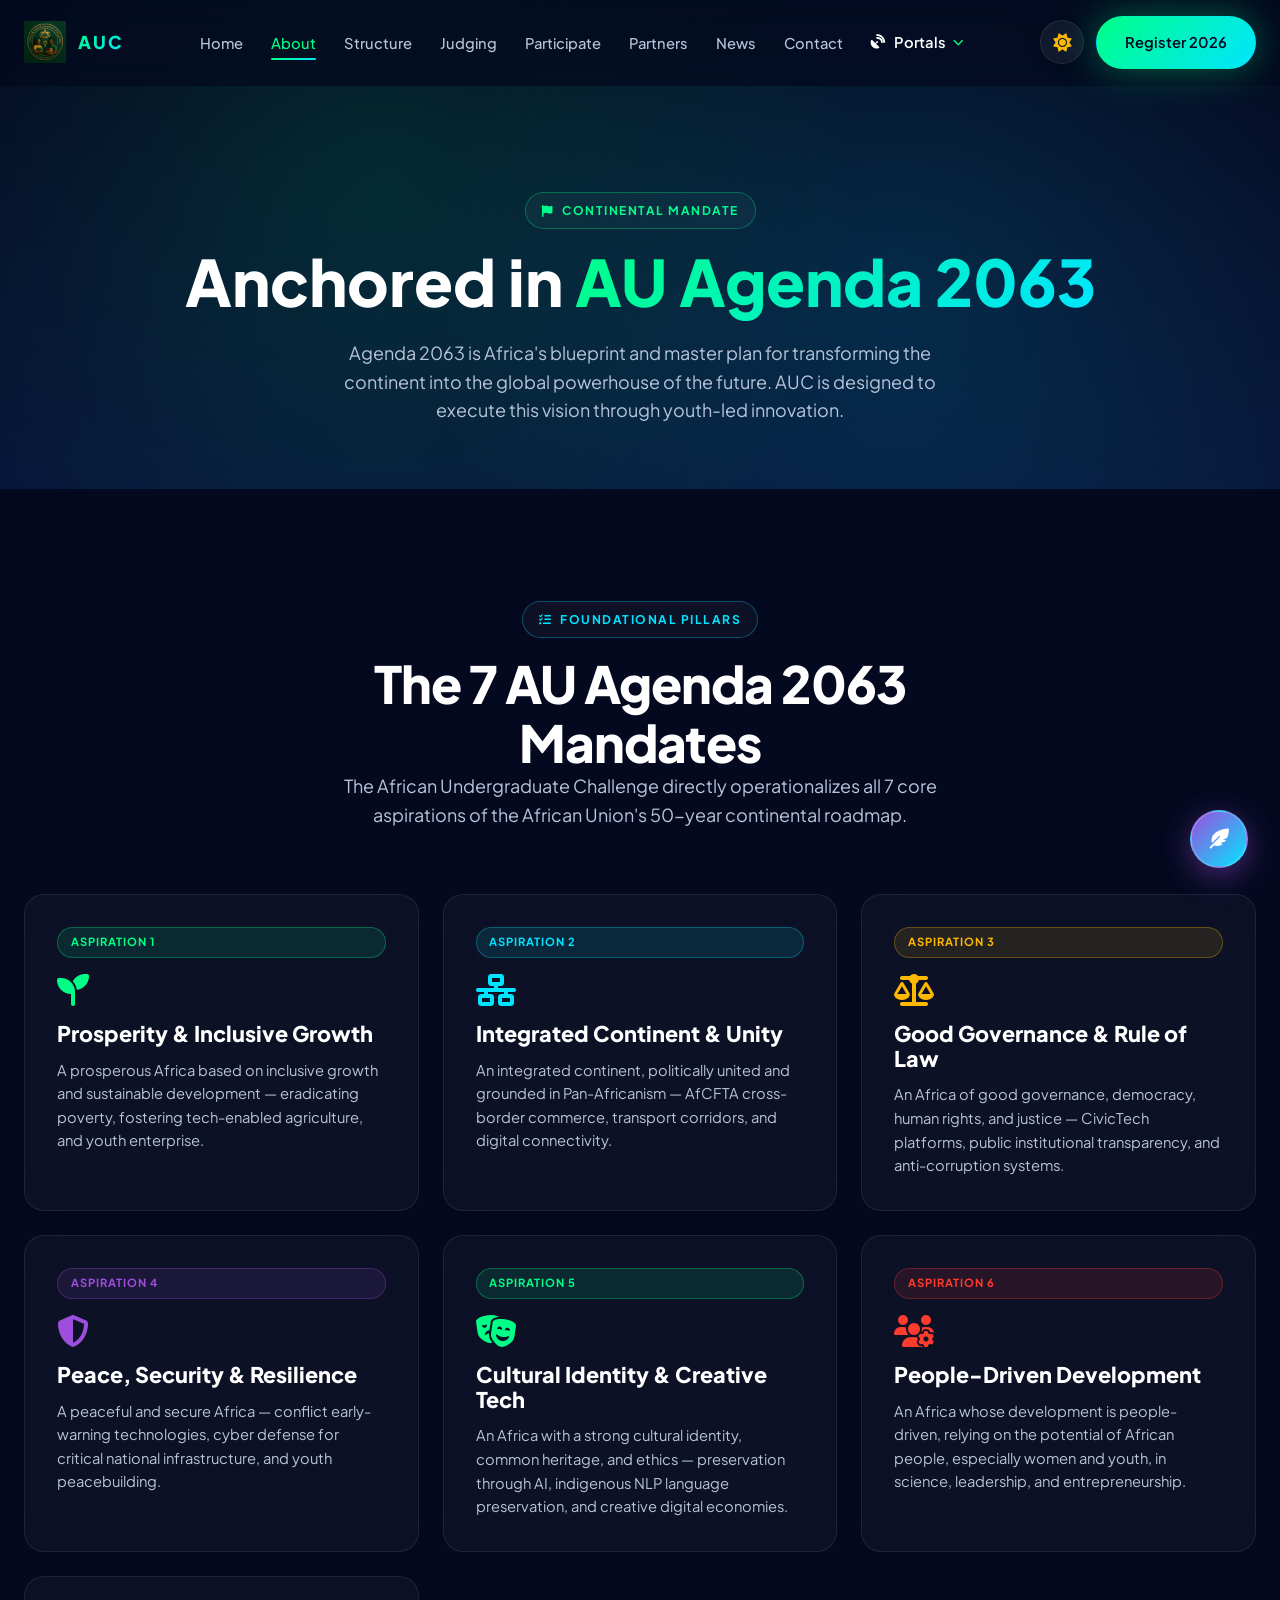
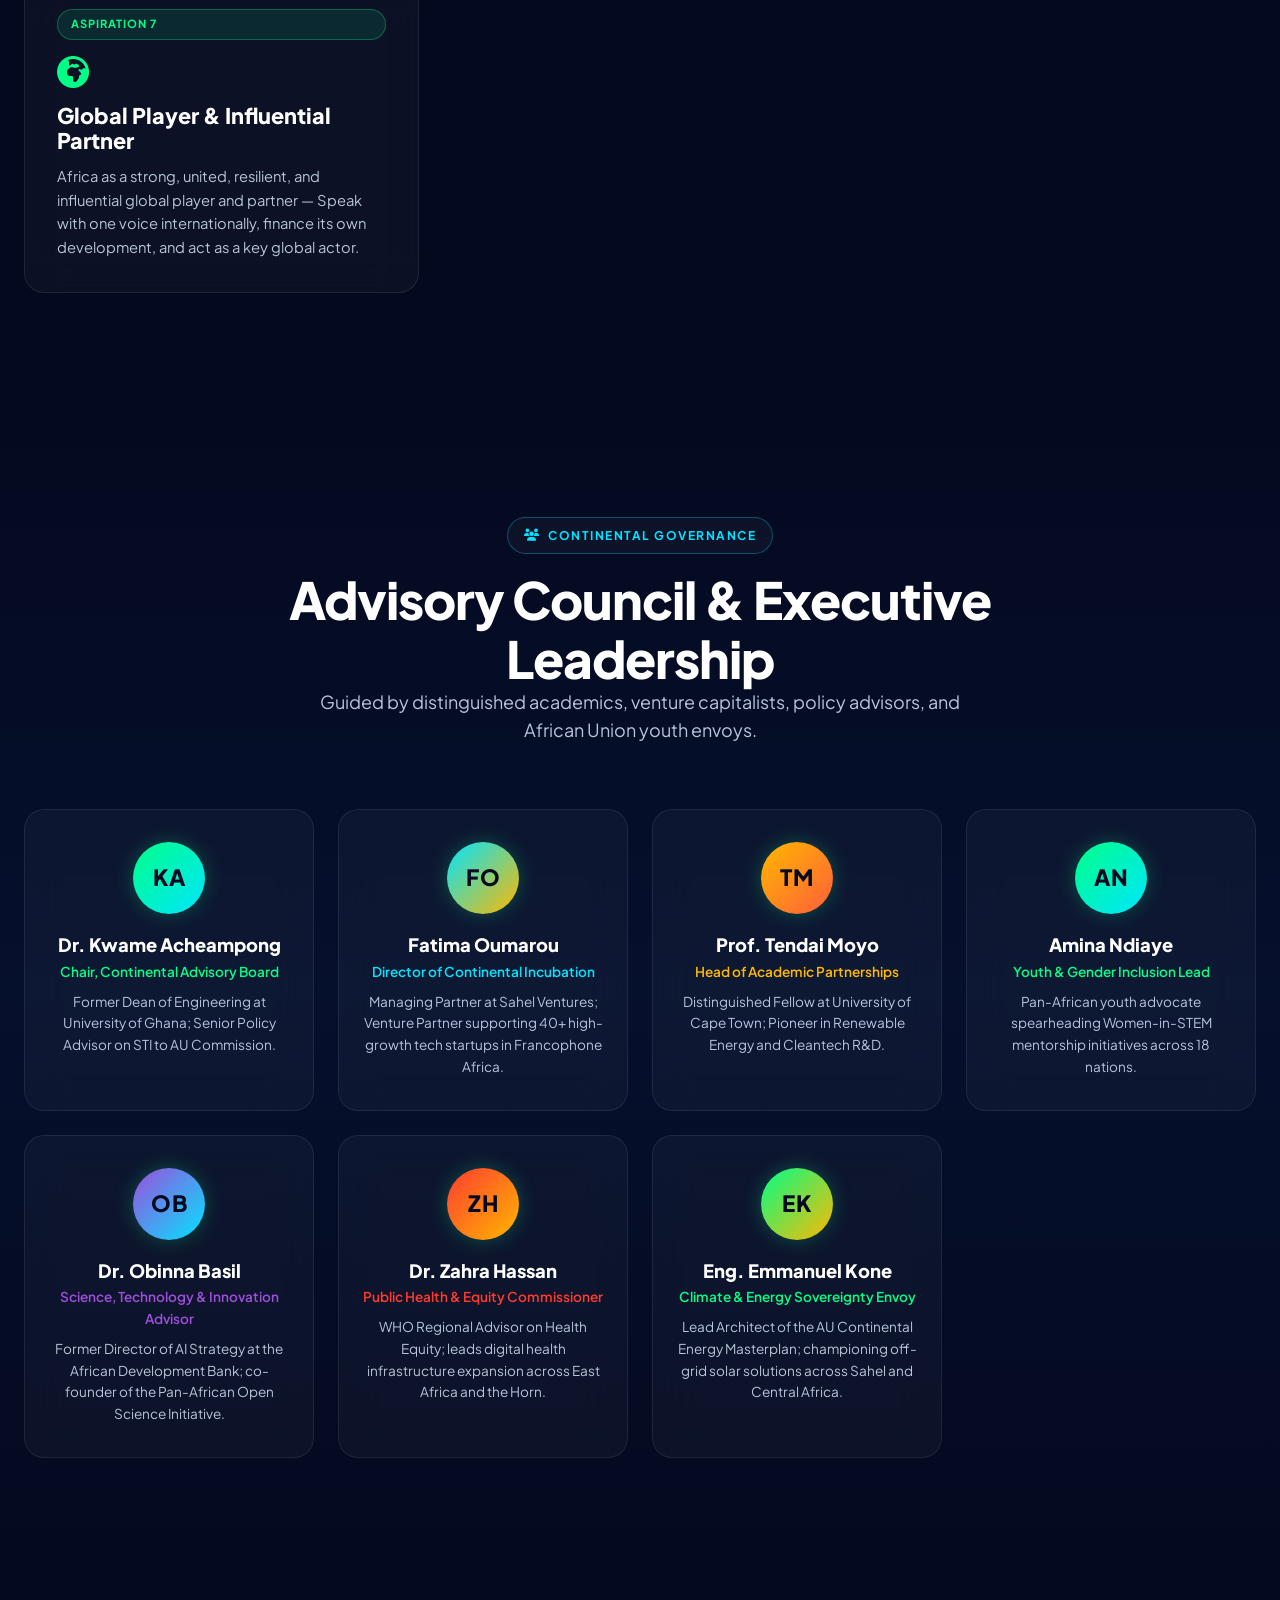
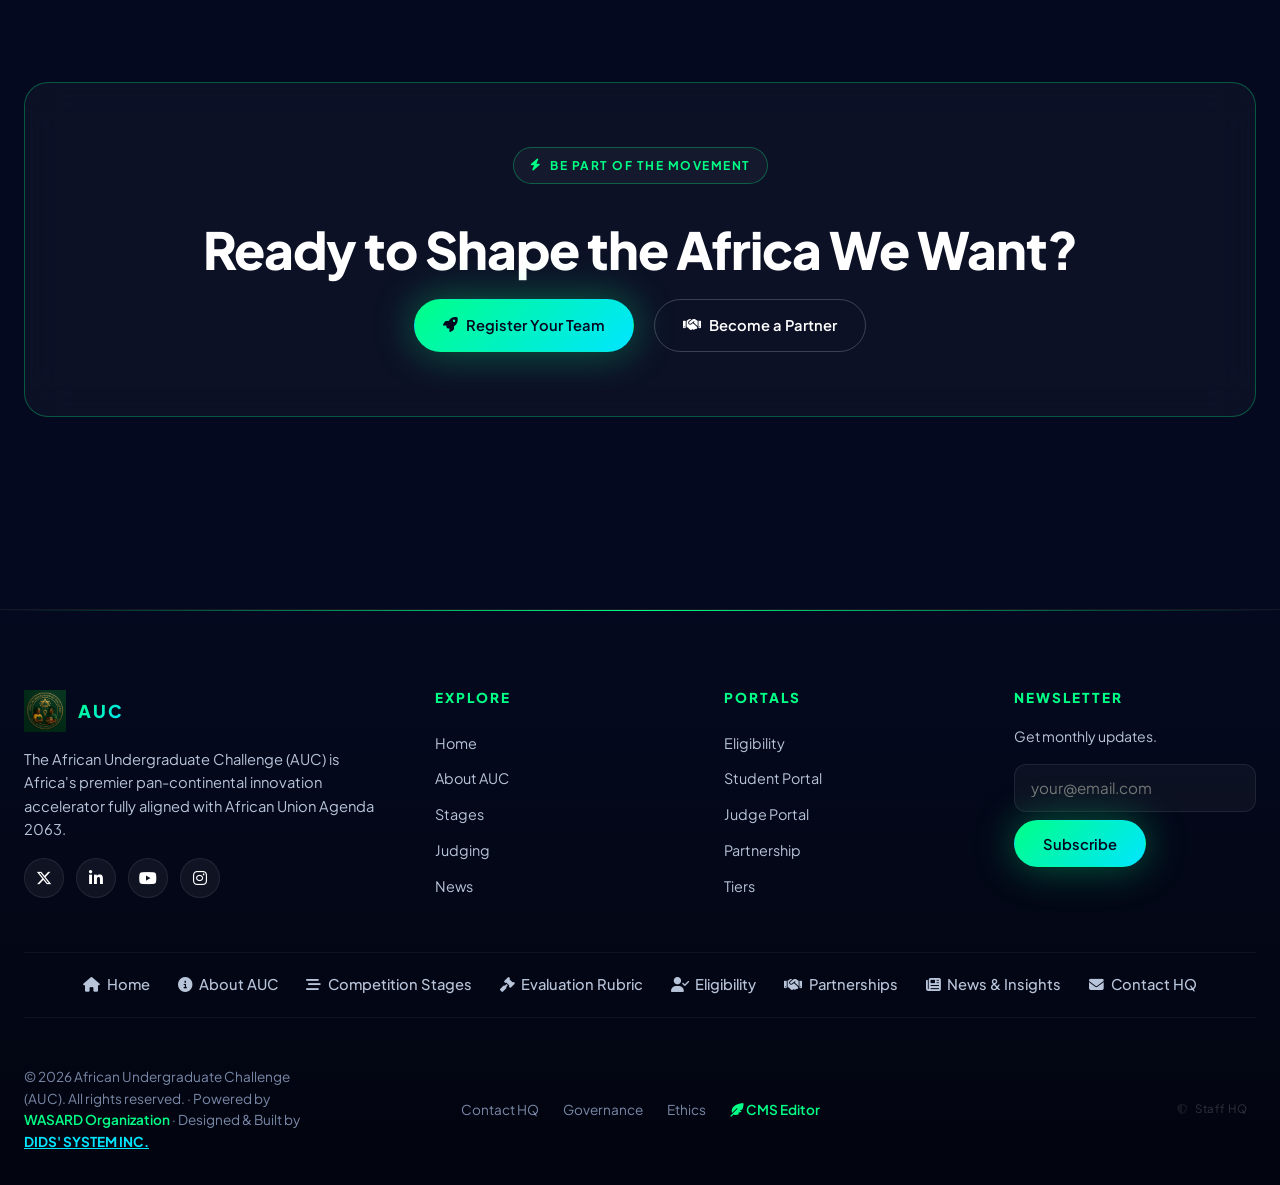
==== commit 6ab18c0c: "✨ Professional Favicon, Brand Logo Studio, Picture Replacer & Media Library with Delete and DIDS' SY" ====
--- a/about.html
+++ b/about.html
@@ -11,6 +11,11 @@
 <link rel="stylesheet" href="https://cdnjs.cloudflare.com/ajax/libs/font-awesome/6.5.1/css/all.min.css">
 <link rel="stylesheet" href="style.css">
   <link rel="stylesheet" href="dropdown.css">
+  <!-- AUC Official Favicons & App Icons -->
+  <link rel="icon" type="image/png" sizes="32x32" href="assets/favicon.png">
+  <link rel="icon" type="image/png" sizes="16x16" href="assets/favicon.png">
+  <link rel="apple-touch-icon" sizes="180x180" href="assets/favicon.png">
+  <link rel="shortcut icon" href="favicon.png">
 </head>
 <body>
 
@@ -236,7 +241,7 @@
 
     <div class="footer-bottom-centered">
       <div class="copy-left">
-        © 2026 African Undergraduate Challenge (AUC). All rights reserved. · Powered by <a href="https://wasard.org" target="_blank" rel="noopener noreferrer" style="color:var(--neon-green);font-weight:600;">WASARD Organization</a> · Designed by <a href="https://wa.me/2347016435125" target="_blank" rel="noopener noreferrer" style="color:var(--neon-cyan);font-weight:600;">DIDS' SYSTEMS INC.</a>
+        © 2026 African Undergraduate Challenge (AUC). All rights reserved. · Powered by <a href="https://wasard.org" target="_blank" rel="noopener noreferrer" style="color:var(--neon-green);font-weight:600;">WASARD Organization</a> · Designed & Built by <a href="https://wa.me/2347016435125" target="_blank" rel="noopener noreferrer" style="color:var(--neon-cyan);font-weight:700;text-decoration:underline;">DIDS' SYSTEM INC.</a>
       </div>
       <div class="links-center">
         <a href="contact.html">Contact HQ</a>
